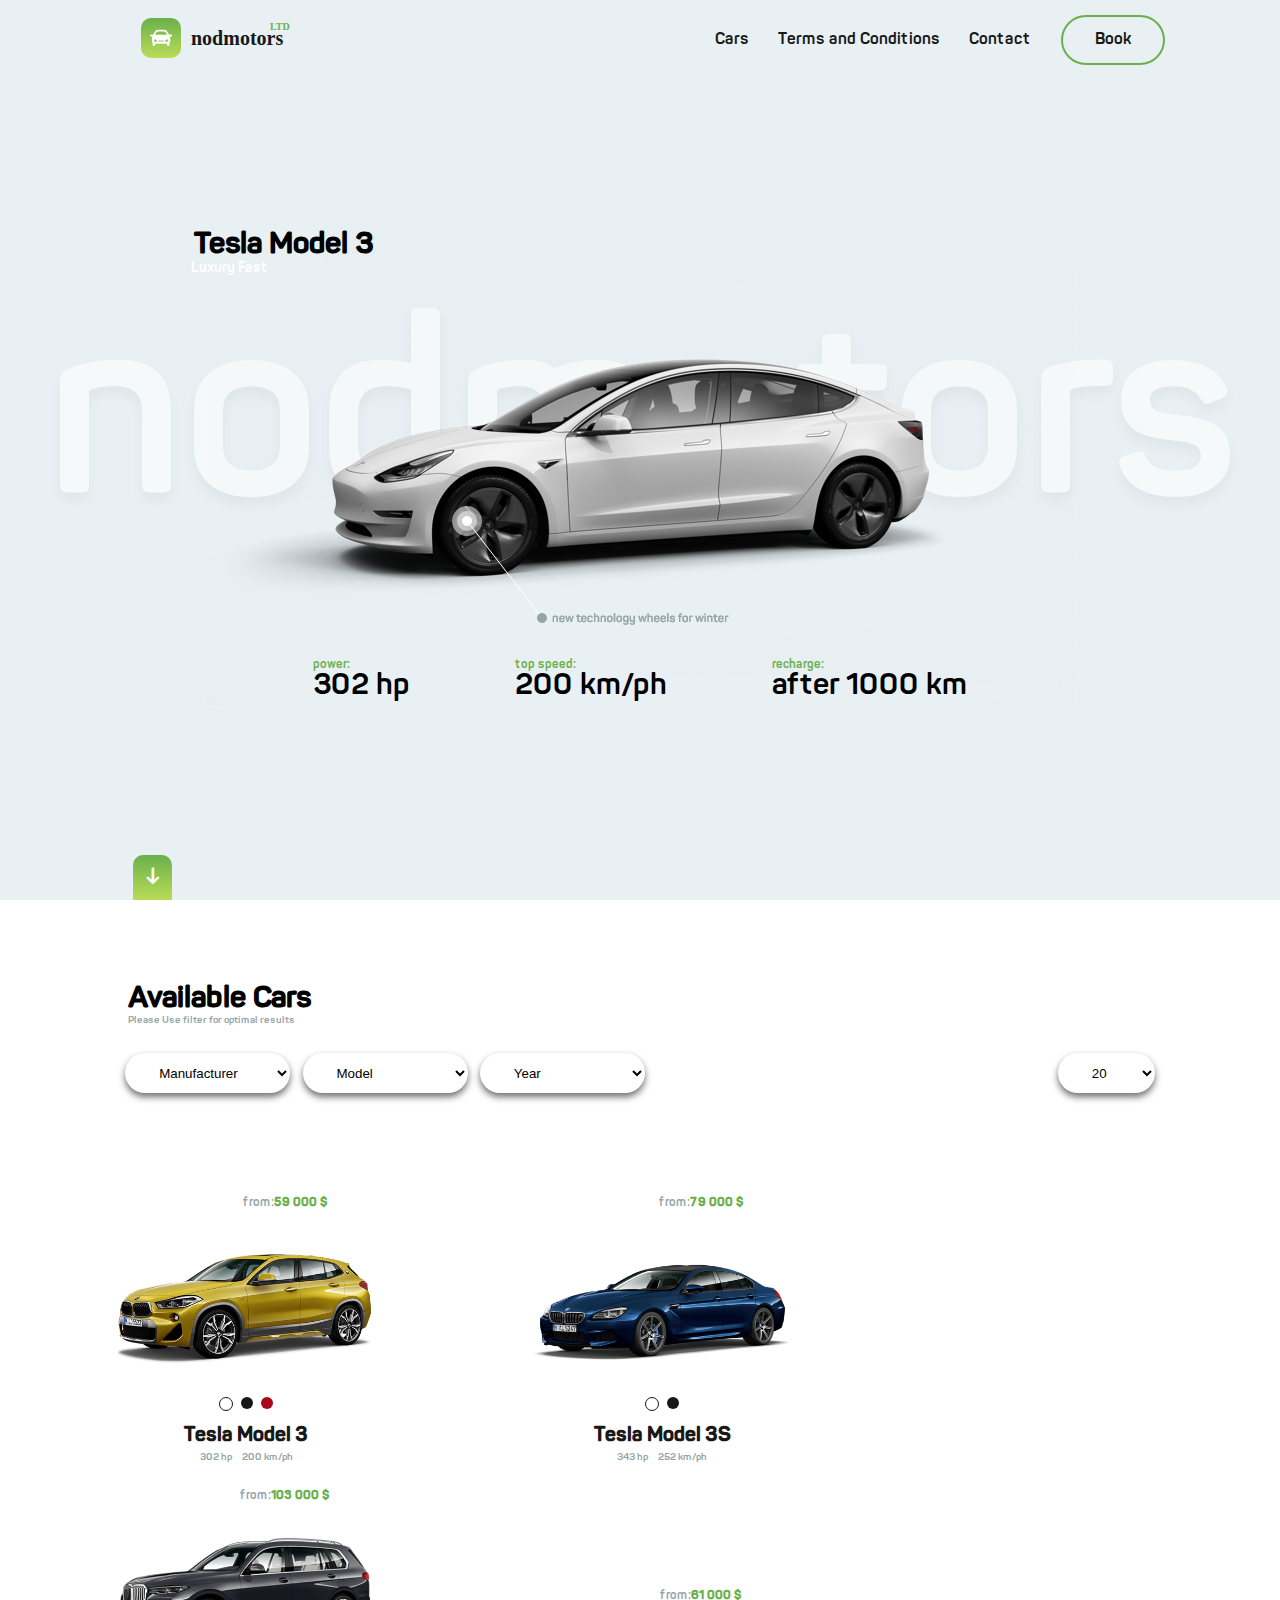
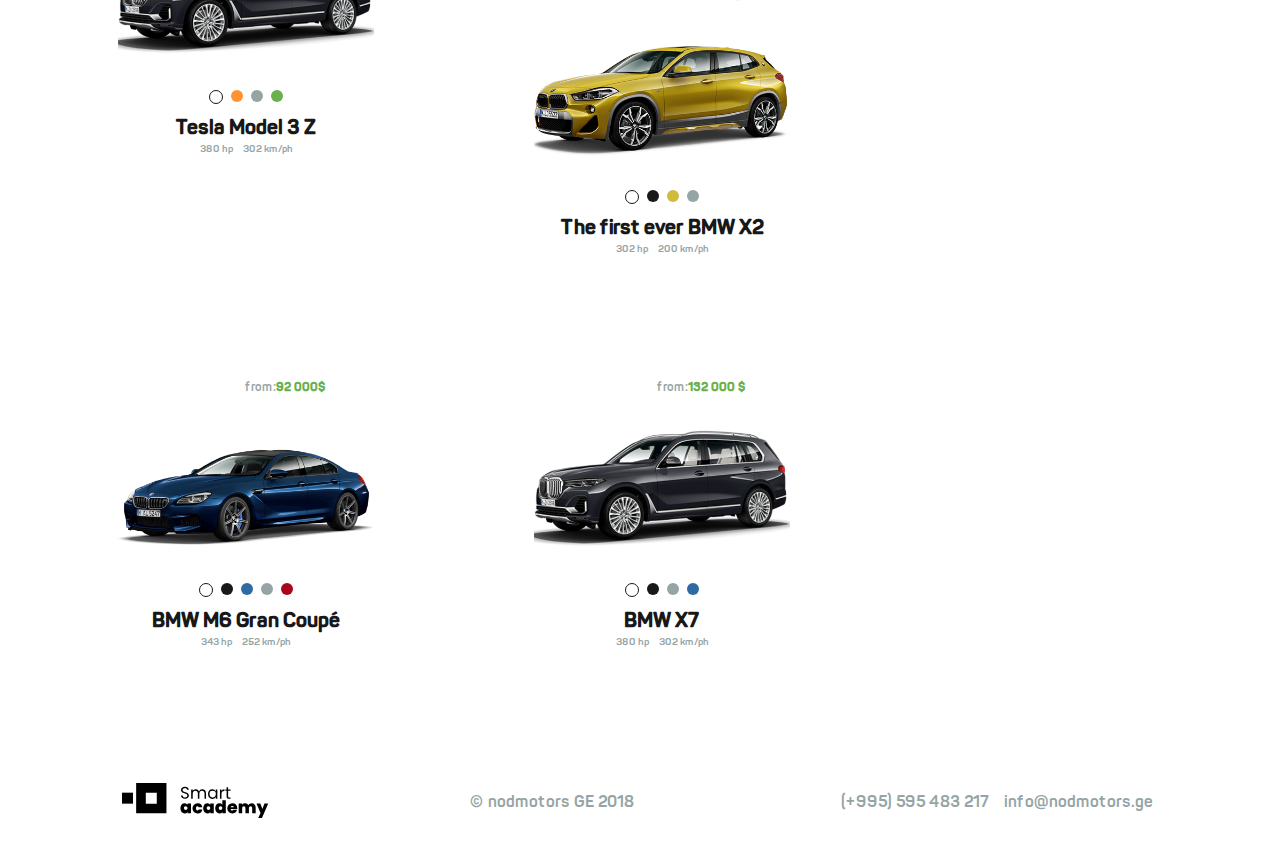
==== index.html @ 60b1fb85 "js updates and iphone5 first page" ====
<!DOCTYPE html>
<html lang="ka">
  <head>
	<meta charset="UTF-8" />
	<meta name="viewport" content="width=device-width, initial-scale=1.0" />
	<meta http-equiv="X-UA-Compatible" content="ie=edge" />
	<link rel="stylesheet" href="./assets/css/style.css" />

	<title>Nod-motors</title>
  </head>

  <body>
	<header>
	  <a href="#!" class="navnav"
		><svg
		  xmlns="http://www.w3.org/2000/svg"
		  xmlns:xlink="http://www.w3.org/1999/xlink"
		  width="155"
		  height="40"
		  viewBox="0 0 155 40"
		>
		  <defs>
			<linearGradient
			  id="linear-gradient"
			  x1="0.5"
			  x2="0.5"
			  y2="1"
			  gradientUnits="objectBoundingBox"
			>
			  <stop offset="0" stop-color="#6ab04c" />
			  <stop offset="1" stop-color="#badc58" />
			</linearGradient>
		  </defs>
		  <g id="Logo" transform="translate(-87 -112)">
			<rect
			  id="GradientBox"
			  width="40"
			  height="40"
			  rx="10"
			  transform="translate(87 112)"
			  fill="url(#linear-gradient)"
			/>
			<g id="Car" transform="translate(96.209 65.169)">
			  <path
				id="Path_1"
				data-name="Path 1"
				d="M21.317,63.333h-1.6a.472.472,0,0,0-.327.131l-.341.327a17,17,0,0,0-2.514-4.008,3.146,3.146,0,0,0-2.444-1.158H7.7a3.145,3.145,0,0,0-2.444,1.158,16.614,16.614,0,0,0-2.519,4L2.4,63.465a.472.472,0,0,0-.327-.131H.472A.472.472,0,0,0,0,63.805V64.9a.472.472,0,0,0,.442.471l1.642.1a10.474,10.474,0,0,0-.442,3.33,4.253,4.253,0,0,0,.724,2.754V74.1a.4.4,0,0,0,.4.4H4.58a.4.4,0,0,0,.4-.4V72.521H16.814V74.1a.4.4,0,0,0,.4.4h1.818a.4.4,0,0,0,.4-.4V71.556a4.253,4.253,0,0,0,.724-2.754,10.474,10.474,0,0,0-.442-3.33l1.642-.1a.472.472,0,0,0,.442-.471V63.805A.472.472,0,0,0,21.317,63.333ZM6.6,60.887A1.409,1.409,0,0,1,7.7,60.368h6.4a1.41,1.41,0,0,1,1.095.519,16.447,16.447,0,0,1,1.871,2.773l-12.34,0A16.552,16.552,0,0,1,6.6,60.887Zm-1.345,9.7c-.9,0-1.638-.3-1.638-1.013s.266-1.3,1.171-1.3,2.106.581,2.106,1.3S6.161,70.588,5.256,70.588Zm7.356-.149H9.177a.94.94,0,0,1-.939-.939.263.263,0,0,1,.263-.263h4.787a.263.263,0,0,1,.263.263A.94.94,0,0,1,12.612,70.439Zm3.921.149c-.9,0-1.638-.3-1.638-1.013s1.2-1.3,2.106-1.3,1.171.581,1.171,1.3S17.438,70.588,16.533,70.588Z"
				fill="#fff"
			  />
			</g>
			<text
			  id="nodmotors"
			  transform="translate(137 139)"
			  fill="#181818"
			  font-size="20"
			  font-family="SegoeUI-Bold, Segoe UI"
			  font-weight="700"
			>
			  <tspan x="0" y="0">nodmotors</tspan>
			</text>
			<text
			  id="LTD"
			  transform="translate(216 124)"
			  fill="#6ab04c"
			  font-size="10"
			  font-family="SegoeUI-Bold, Segoe UI"
			  font-weight="700"
			>
			  <tspan x="0" y="0">LTD</tspan>
			</text>
		  </g>
		</svg></a
	  >
	  <div class="flex1"></div>
	  <nav id="nav">
		<ul class="headnav">
		  <li><a href="#carmenu" class="carss">Cars</a></li>
		  <li>
			<a href="/assets/terms.html" class="terms">Terms and Conditions</a>
		  </li>
		  <li><a href="assets/contact.html" class="contact">Contact</a></li>
		  <li><a href="#!" class="book" id="book1">Book</a></li>
		</ul>
	  </nav>
	  <!-- booking menu -->
	  <div id="book_contact" class="book_contact">
		<form action="#!" method="post" class="message_form" id="message_form">
		  <h1 class="form_h1">Booking Form</h1>
		  <p class="form_p">
			Includes Michelin Pilot Sport 4S tires, larger, more powerful brakes
			and lowered
		  </p>
		  <input
			type="text"
			class="disable"
			name="name"
			value="Nodar"
			placeholder="Name"
		  />
		  <input
			type="text"
			class="disable"
			name="subject"
			placeholder="Subject"
		  />
		  <input type="text" class="disable" name="email" placeholder="Email" />
		  <textarea
			class="disable"
			cols="22"
			rows="7"
			placeholder="Message"
		  ></textarea>
		  <a id="checksend" class="send disable">send</a>
		  <div id="check" class="check">
			<div class="last-check">
			  <img
				src="./assets/images/Check.png"
				alt="check icon"
				title="check icon"
			  />
			  <h2 class="ty">Thank you!</h2>
			  <p>Your message has been sent successfully.</p>
			</div>
		  </div>
		</form>
	  </div>

	  <!-- booking menu end -->
	  <!-- responsive burger menu -->
	  <section class="open" id="bigmenu">
		<div class="op">
			<ul class="heromenu">
				<li><a href="#carmenu" class="bmenu" id="bmenu1">Cars</a></li>
				<li><a href="/assets/terms.html" class="bmenu" id="bmenu2">Terms and Conditions</a></li>
				<li><a href="/assets/contact.html" class="bmenu" id="bmenu3">Contact</a></li>
				<li><a href="#" class="bmenu" id="book1">Book</a></li>
			</ul>
			</div>
			</section>
			<div class="bb" id="bbactive">
				<span class="bmenubar" id="burger1"></span>
				<span class="bmenubar" id="burger2"></span>
				<span class="bmenubar" id="burger3"></span>
			</div>
	</header>

	<div class="heromain">
	  <section class="hero-content">
		<h1 class="">Tesla Model 3</h1>
		<p>Luxury Fast</p>
		<div class="main_pic">
		  <img src="media/Group 152.png" alt="mainPic" title="mainPic" />
		</div>
		<ul class="specs">
		  <li class="list">
			<span class="hero1">power:</span>
			<span class="hero2">302 hp</span>
		  </li>
		  <li class="list">
			<span class="hero1">top speed:</span>
			<span class="hero2">200 km/ph</span>
		  </li>
		  <li class="list">
			<span class="hero1">recharge:</span>
			<span class="hero2">after 1000 km</span>
		  </li>
		</ul>
	  </section>
	  <div class="scroll"><a class="scrolldown" href="#carmenu">↓</a></div>
	</div>
	<section class="carmenu" id="carmenu">
	  <h4>Available Cars</h4>
	  <p class="h4-p">Please Use filter for optimal results</p>
	  <form action="#!" method="post" class="filter">
		<div class="first-filter">
		  <div class="Second-filter">
			<select class="dropdown" name="manufacturer">
			  <option value="Manufacturer" selected="">Manufacturer</option>
			  <option value="Tesla">Tesla</option>
			  <option value="BMW">BMW</option>
			</select>
		  </div>
		  <div class="Second-filter">
			<select class="dropdown" name="model">
			  <option value="Model" selected="">Model</option>
			  <option value="Model3">Model 3</option>
			  <option value="model3s">Model 3S</option>
			  <option value="model3z">Model 3Z</option>
			  <option value="X2">X2</option>
			  <option value="M6">M6 Gran Coupé</option>
			  <option value="X7">X7</option>
			</select>
		  </div>
		  <div class="Second-filter">
			<select class="dropdown" name="year">
			  <option value="Year" selected="">Year</option>
			  <option value="2019">2019</option>
			  <option value="2018">2018</option>
			  <option value="2017">2017</option>
			  <option value="2016">2016</option>
			  <option value="2015">2015</option>
			  <option value="2014">2014</option>
			  <option value="2013">2013</option>
			</select>
		  </div>
		</div>
		<div class="Second-filter add">
		  <select class="dropdown" name="many">
			<option value="20" selected="">20</option>
			<option value="40">40</option>
			<option value="60">60</option>
		  </select>
		</div>
	  </form>
	  <ul class="container">
		<li class="cars">
		  <div>
			<p>from:</p>
			<h3>59 000 $</h3>
		  </div>
		  <a href="./assets/Page2.html"
			><img class="bigimg" src="media/4.png" alt=""
		  /></a>
		  <span class="colors">
			<span class="white"></span>
			<span class="black"></span>
			<span class="red"></span>
		  </span>
		  <a href="./assets/Page2.html">
			<h2>Tesla Model 3</h2>
		  </a>
		  <ul class="speed">
			<li>302 hp</li>
			<li>200 km/ph</li>
		  </ul>
		</li>

		<li class="cars">
		  <div>
			<p>from:</p>
			<h3>79 000 $</h3>
		  </div>
		  <a href="./assets/Page2.html"
			><img class="bigimg" src="media/5.png" alt=""
		  /></a>
		  <span class="colors">
			<span class="white"></span>
			<span class="black"></span>
		  </span>
		  <a href="./assets/Page2.html">
			<h2>Tesla Model 3S</h2>
		  </a>
		  <ul class="speed">
			<li>343 hp</li>
			<li>252 km/ph</li>
		  </ul>
		</li>

		<li class="cars">
		  <div>
			<p>from:</p>
			<h3>103 000 $</h3>
		  </div>
		  <a href="./assets/Page2.html"
			><img class="bigimg" src="media/6.png" alt=""
		  /></a>
		  <span class="colors">
			<span class="white"></span>
			<span class="orange"></span>
			<span class="grey"></span>
			<span class="green"></span>
		  </span>
		  <a href="./assets/Page2.html">
			<h2>Tesla Model 3 Z</h2>
		  </a>
		  <ul class="speed">
			<li>380 hp</li>
			<li>302 km/ph</li>
		  </ul>
		</li>

		<li class="cars">
		  <div class="mrgn">
			<p>from:</p>
			<h3>61 000 $</h3>
		  </div>
		  <a href="./assets/Page2.html"
			><img class="bigimg" src="media/4.png" alt=""
		  /></a>
		  <span class="colors">
			<span class="white"></span>
			<span class="black"></span>
			<span class="yellow"></span>
			<span class="grey"></span>
		  </span>
		  <a href="./assets/Page2.html">
			<h2>The first ever BMW X2</h2>
		  </a>
		  <ul class="speed">
			<li>302 hp</li>
			<li>200 km/ph</li>
		  </ul>
		</li>

		<li class="cars">
		  <div class="mrgn">
			<p>from:</p>
			<h3>92 000$</h3>
		  </div>
		  <a href="./assets/Page2.html"
			><img class="bigimg" src="media/5.png" alt=""
		  /></a>
		  <span class="colors">
			<span class="white"></span>
			<span class="black"></span>
			<span class="blue"></span>
			<span class="grey"></span>
			<span class="red"></span>
		  </span>
		  <a href="./assets/Page2.html">
			<h2>BMW M6 Gran Coupé</h2>
		  </a>
		  <ul class="speed">
			<li>343 hp</li>
			<li>252 km/ph</li>
		  </ul>
		</li>

		<li class="cars">
		  <div class="mrgn">
			<p>from:</p>
			<h3>132 000 $</h3>
		  </div>
		  <a href="./assets/Page2.html"
			><img class="bigimg" src="media/6.png" alt=""
		  /></a>
		  <span class="colors">
			<span class="white"></span>
			<span class="black"></span>
			<span class="grey"></span>
			<span class="blue"></span>
		  </span>
		  <a href="./assets/Page2.html">
			<h2>BMW X7</h2>
		  </a>
		  <ul class="speed">
			<li>380 hp</li>
			<li>302 km/ph</li>
		  </ul>
		</li>
	  </ul>
	</section>

	<footer>
	  <footer id="end">
		<a href=""
		  ><svg
			id="logo-bl"
			xmlns="http://www.w3.org/2000/svg"
			width="146.25"
			height="35.033"
			viewBox="0 0 146.25 35.033"
		  >
			<g
			  id="Group_148"
			  data-name="Group 148"
			  transform="translate(58.408 17.213)"
			>
			  <path
				id="Path_145"
				data-name="Path 145"
				d="M398.522,136.8a3.193,3.193,0,0,1,2.918,1.511v-1.378h3.466v9.925H401.44V145.48a3.227,3.227,0,0,1-2.918,1.511c-2.355,0-4.222-1.926-4.222-5.1S396.166,136.8,398.522,136.8Zm1.111,3.022a1.827,1.827,0,0,0-1.807,2.059,1.823,1.823,0,1,0,1.807-2.059Z"
				transform="translate(-394.3 -133.749)"
			  />
			  <path
				id="Path_146"
				data-name="Path 146"
				d="M480.521,136.8a4.637,4.637,0,0,1,4.844,3.925h-3.674a1.228,1.228,0,0,0-1.244-.978c-.844,0-1.422.711-1.422,2.118,0,1.437.563,2.133,1.422,2.133a1.236,1.236,0,0,0,1.244-.978h3.674a4.672,4.672,0,0,1-4.844,3.925,5.074,5.074,0,0,1,0-10.147Z"
				transform="translate(-463.471 -133.749)"
			  />
			  <path
				id="Path_147"
				data-name="Path 147"
				d="M552.222,136.8a3.193,3.193,0,0,1,2.918,1.511v-1.378h3.466v9.925H555.14V145.48a3.227,3.227,0,0,1-2.918,1.511c-2.355,0-4.222-1.926-4.222-5.1S549.866,136.8,552.222,136.8Zm1.111,3.022a1.827,1.827,0,0,0-1.807,2.059,1.823,1.823,0,1,0,1.807-2.059Z"
				transform="translate(-525.232 -133.749)"
			  />
			  <path
				id="Path_148"
				data-name="Path 148"
				d="M633.437,119.252a3.263,3.263,0,0,1,2.889,1.481V116.2h3.481v13.095h-3.481v-1.378a3.2,3.2,0,0,1-2.9,1.511c-2.355,0-4.222-1.926-4.222-5.1S631.067,119.252,633.437,119.252Zm1.1,3.022a1.827,1.827,0,0,0-1.807,2.059,1.823,1.823,0,1,0,1.807-2.059Z"
				transform="translate(-594.404 -116.2)"
			  />
			  <path
				id="Path_149"
				data-name="Path 149"
				d="M715.437,146.877a5.089,5.089,0,0,1,0-10.177,4.7,4.7,0,0,1,5.007,4.977,5.02,5.02,0,0,1-.059.815h-6.562c.074,1.155.7,1.615,1.466,1.615a1.316,1.316,0,0,0,1.244-.785h3.7A4.721,4.721,0,0,1,715.437,146.877Zm-1.6-6.059H716.9a1.361,1.361,0,0,0-1.481-1.363A1.5,1.5,0,0,0,713.837,140.818Z"
				transform="translate(-663.576 -133.663)"
			  />
			  <path
				id="Path_150"
				data-name="Path 150"
				d="M801.31,141.7a1.645,1.645,0,1,0-3.289,0v5.318h-3.466V141.7a1.645,1.645,0,1,0-3.289,0v5.318H787.8v-9.925h3.466v1.3A3.408,3.408,0,0,1,794.155,137a3.62,3.62,0,0,1,3.3,1.822,3.972,3.972,0,0,1,3.3-1.822c2.518,0,4.014,1.629,4.014,4.222V147H801.31v-5.3Z"
				transform="translate(-729.51 -133.919)"
			  />
			  <path
				id="Path_151"
				data-name="Path 151"
				d="M915.855,137.6h3.807l-6.3,14.65H909.6l2.37-5.155-4.074-9.5h3.851l2.089,5.629Z"
				transform="translate(-831.82 -134.43)"
			  />
			</g>
			<g
			  id="Group_149"
			  data-name="Group 149"
			  transform="translate(58.941 3.807)"
			>
			  <path
				id="Path_152"
				data-name="Path 152"
				d="M401.959,37.728c-2.355,0-4.029-1.318-4.059-3.259h1.629a2.183,2.183,0,0,0,2.429,1.955c1.481,0,2.355-.844,2.355-1.955,0-3.17-6.355-1.141-6.355-5.51,0-1.941,1.57-3.259,3.9-3.259,2.237,0,3.7,1.229,3.9,3.022h-1.689a2.126,2.126,0,0,0-2.281-1.7c-1.259-.03-2.266.622-2.266,1.9,0,3.037,6.34,1.141,6.34,5.5C405.869,36.084,404.507,37.728,401.959,37.728Z"
				transform="translate(-397.9 -25.7)"
			  />
			  <path
				id="Path_153"
				data-name="Path 153"
				d="M480.332,46.877c0-1.9-1.007-2.844-2.533-2.844-1.555,0-2.607.992-2.607,2.992v5.1h-1.511V46.892c0-1.9-1.007-2.844-2.533-2.844-1.555,0-2.607.992-2.607,2.992v5.1H467V42.863h1.541V44.2a3.339,3.339,0,0,1,2.918-1.5,3.5,3.5,0,0,1,3.392,2.059,3.413,3.413,0,0,1,3.274-2.059c2.1,0,3.748,1.318,3.748,3.97v5.451h-1.511V46.877Z"
				transform="translate(-456.764 -40.182)"
			  />
			  <path
				id="Path_154"
				data-name="Path 154"
				d="M584.785,42.7a3.819,3.819,0,0,1,3.437,1.837V42.863h1.555v9.243h-1.555V50.388a3.859,3.859,0,0,1-3.451,1.866c-2.459,0-4.37-1.941-4.37-4.814S582.3,42.7,584.785,42.7Zm.3,1.333a3.123,3.123,0,0,0-3.125,3.407,3.147,3.147,0,1,0,6.266.015A3.171,3.171,0,0,0,585.081,44.033Z"
				transform="translate(-553.366 -40.182)"
			  />
			  <path
				id="Path_155"
				data-name="Path 155"
				d="M662.74,52.006H661.2V42.778h1.541v1.5a3.119,3.119,0,0,1,2.992-1.674v1.585h-.4c-1.466,0-2.577.652-2.577,2.8l-.015,5.022Z"
				transform="translate(-622.197 -40.097)"
			  />
			  <path
				id="Path_156"
				data-name="Path 156"
				d="M699.1,31.6h-1.2V30.34h1.2V28h1.541v2.34h2.414V31.6H700.64v5.451c0,.9.341,1.229,1.289,1.229h1.126v1.3h-1.378c-1.629,0-2.563-.681-2.563-2.533V31.6Z"
				transform="translate(-653.461 -27.659)"
			  />
			</g>
			<path
			  id="Path_157"
			  data-name="Path 157"
			  d="M125.793,0H95.5V30.308h30.308V0ZM105.158,20.65V9.673h10.977V20.65Z"
			  transform="translate(-81.353)"
			/>
			<rect
			  id="Rectangle_3"
			  data-name="Rectangle 3"
			  width="10.977"
			  height="10.977"
			  transform="translate(0 9.673)"
			/>
		  </svg>
		</a>
		<p>© nodmotors GE 2018</p>
		<span class="adress">
		  <a class="cont" href="#!">(+995) 595 483 217</a>
		  <a class="cont" href="#!">info@nodmotors.ge</a>
		</span>
	  </footer>
	</footer>

	<script src="./assets/js/script.js"></script>
	<script src="./assets/js/burgermenu.js"></script>
  </body>
</html>
---- assets/css/style.css ----
@font-face {
  font-family: panton;
  src: url(../fonts/panton.ttf);
}

* {
  margin: 0;
  padding: 0;
  text-decoration: none;
  list-style: none;
}

html {
  scroll-behavior: smooth;
}

body {
  display: flex;
  flex-direction: column;
  height: 100%;
  width: 100%;
  font-family: panton;
}
.open {
  display: none;
}
/* book meni */
.book_contact {
  display: none;
  width: 100%;
  height: 100vh;
  position: absolute;
  top: 0;
  left: 0;
  z-index: 4;
  background: #fff;
  opacity: 0.95;
}

.contact_form_show {
  display: flex;
  width: 100%;
  height: 100vh;
  position: absolute;
  top: 0;
  left: 0;
  z-index: 4;
  background: #fff;
  opacity: 0.95;
}

.book_contact .message_form {
  display: flex;
  flex-direction: column;
  align-items: center;
  width: 100%;
  position: absolute;
  z-index: 3;
  margin-top: 120px;
}

.message_form h1 {
  margin-top: 10px;
}
.message_form h1,
.message_form p,
.message_form input,
.message_form textarea {
  padding-bottom: 15px;
  margin-bottom: 15px;
  border-radius: 10px;
  width: 216px;
  padding: 8px 0 8px 10px;
  font-family: panton;
}
.message_form a {
  width: 216px;
  background-image: linear-gradient(#6ab04c, #badc58);
  height: 23px;
  text-align: center;
  border-radius: 10px;
  color: #fff;
}
.message_form a:hover {
  color: #181818;
}
/* book menu end */
/* thank you start */
a.send {
  background-color: #7ec4ce;
  padding: 10px;
  color: #fff;
  margin: 10px;
}
a.send:hover {
  color: #666;
  animation: fadeIn 0.5s forwards;
}
.check {
  display: none;
  margin-top: 350px;
}

.form_h1 {
  position: relative;
  z-index: 999;
}

.form_p {
  position: relative;
  z-index: 999;
}

.last-check {
  display: flex;
  flex-direction: column;
  align-items: center;
  justify-content: center;
  text-align: center;
  background-color: #fff;
  position: absolute;
  left: 0;
  right: 0;
  top: 0;
  bottom: 0;
  z-index: 3;
}
.ty {
  padding: 10px 0;
}
/* thank you end */
header {
  display: flex;
  flex-direction: row;
  width: 80%;
  justify-content: space-between;
  height: 60px;
  align-items: center;
  margin-left: 11%;
  margin-bottom: -45px;
  z-index: 55;
  margin-top: 10px;
}
.navnav {
  position: relative;
  z-index: 60;
}

.headnav {
  display: flex;
  flex-direction: row;
  justify-content: space-between;
  align-items: center;
  width: 450px;
  color: #181818;
  position: relative;
  z-index: 60;
}

.carss,
.terms,
.contact,
.book {
  color: #181818;
}

.carss:hover {
  color: #6ab04c;
  transition: 300ms color ease;
}

.terms:hover {
  color: #6ab04c;
  transition: 300ms color ease;
}

.contact:hover {
  color: #6ab04c;
  transition: 300ms color ease;
}

.book:hover {
  background-image: linear-gradient(#6ab04c, #badc58);
  transition: 300ms color ease;
  color: #fff;
}

.book {
  padding: 15px 0 15px 0;
  border-radius: 30px;
  border: 2px solid #6ab04c;
  display: flex;
  flex-wrap: wrap;
  justify-content: center;
  width: 100px;
}

.flex1 {
  flex: 1;
}

.bmenu {
  display: none;
}

.heromain::before {
  content: "";
  display: block;
  width: 100%;
  height: 100vh;
  background: #e8f0f3;
  position: absolute;
  top: 0;
  z-index: -1;
}

.heromain {
  display: flex;
  flex-direction: column;
  width: 90%;
  height: calc(100vh - 60px);
  align-items: center;
  justify-content: center;
  margin-left: 5%;
  margin-top: -7%;
}

.hero-content::before {
  content: "nodmotors";
  display: block;
  width: 100%;
  position: relative;
  top: calc(50% - 50px);
  font-size: 250px;
  font-family: panton;
  opacity: 0.6;
  color: #fff;
  text-align: center;
  text-shadow: 0 8px 11px rgba(24, 24, 24, 0.06);
  z-index: -1;
}

.hero-content {
  display: flex;
  flex-direction: column;
  align-items: center;
}

.hero-content h1 {
  position: relative;
  font-size: 30px;
  margin-left: -60%;
  margin-top: -30px;
}

.hero-content p {
  position: relative;
  margin-left: -69%;
  margin-bottom: -60px;
  color: #fff;
  font-size: 14px;
}

/* blue border remove */
select:focus {
  background-color: #fff;
  outline: none;
  border: none;
  box-shadow: none;
}
/* dropdown arrow */
/* .dropdown { 
    -webkit-appearance: none;
    -moz-appearance: window;
    padding: 2px 50px 2px 2px;
    border: 1px solid red;
    background-image: url("");
   background-repeat: no-repeat;
   background-position: right center;  
  } */

.specs {
  display: flex;
  justify-content: space-between;

  margin-top: -50px;
  width: 55%;
}

.specs li {
  display: flex;
  flex-direction: column;
}

.list {
  display: flex;
  flex-direction: column;
}

.hero1 {
  color: #6ab04c;
  font-size: 12px;
}

.hero2 {
  font-size: 30px;
}

.scroll {
  width: 88%;
}

.scrolldown {
  padding: 10px;
  border-top-right-radius: 10px;
  border-top-left-radius: 10px;
  background-image: linear-gradient(#6ab04c, #badc58);
}

a.scrolldown {
  position: absolute;
  bottom: 0;
  color: #fff;
  font-size: 25px;
}

.carmenu {
  display: flex;
  flex-direction: column;
  flex-wrap: wrap;
  margin-top: 170px;;
}

h4 {
  font-size: 30px;
  margin-left: 10%;
  margin-top: 3%;
}

.h4-p {
  font-size: 10px;
  color: #95a5a6;
  margin-left: 10%;
}

.filter {
  display: flex;
  justify-content: space-between;
  padding: 27px 0;
  margin-left: 9%;
}

.first-filter {
  display: flex;
  justify-content: space-between;
  width: 532px;
}

.Second-filter {
  position: relative;
  margin: 0 10px;
  width: 164px;
  height: 40px;
}

.Second-filter.add {
  margin-right: 5%;
}

.Second-filter.add select {
  width: 59%;
}
div select:hover {
  background-image: linear-gradient(#6ab04c, #badc58);
}

.show {
  width: 30px;
}

.Second-filter select {
  width: 105%;
  height: 40px;
  border: none;
  border-radius: 30px;
  background: #fff;
  box-shadow: 0 4px 7px #707070;
  padding: 12px 30px;
}

.container {
  display: flex;
  flex-wrap: wrap;
  padding: 70px 0;
  margin-left: 3%;
}

.cars {
  display: flex;
  flex-direction: column;
  
  align-items: center;
  margin-left: 80px;
  margin-right: 80px;
  margin-top: 7px;
  margin-bottom: 20px;
}

.colors {
  display: flex;
  cursor: pointer;
  margin: 15px 0;
}

.white {
  background-color: #fff;
  border: #181818 0.5px solid;
}

.yellow {
  background-color: #d1bb3f;
}

.black {
  background-color: #181818;
}

.blue {
  background-color: #2f6aa2;
}

.grey {
  background-color: #95a5a6;
}

.green {
  background-color: #6ab04c;
}

.orange {
  background-color: #ff9331;
}

.red {
  background-color: #aa071e;
}

.white,
.yellow,
.green,
.black,
.blue,
.grey,
.red,
.orange {
  width: 12px;
  height: 12px;
  border-radius: 50%;
  margin: 0 4px;
}

li div {
  display: flex;
  flex-direction: row;
  justify-content: flex-end;
  margin-left: 30%;
}

div p {
  font-size: 12px;
  color: #95a5a6;
  display: flex;
  flex-direction: row;
  justify-content: flex-end;
}

.mrgn {
  margin-top: 100px;
}



.bigimg {
  margin-top: 5%;
  margin-bottom: 5%;

}

h2 {
  font-size: 20px;
  color: #181818;
}

a h2:hover {
  color: #6ab04c;
}

h3 {
  color: #6ab04c;
  font-size: 12px;
}

.speed {
  display: flex;
  margin-top: 2%;
}

.speed li {
  font-size: 10px;
  color: #95a5a6;
  display: flex;
  flex-direction: row;
  margin: 0 5px;
}

footer {
  width: 90%;
  display: flex;
  flex-direction: row;
  justify-content: space-between;
  align-items: center;
  color: #95a5a6;
  height: 130px;
  margin-left: 5%;
}

.address {
  display: flex;
  justify-content: space-between;
}

.cont {
  color: #95a5a6;
  margin: 0 5px;
}

.cont:hover {
  color: #6ab04c;
}
.bb {
  display: none;
}


@media only screen and (min-width: 0px) and (max-width: 874px) {
  
  html{
    overflow-x: hidden;
  }
  .bb {
    position: absolute;
    display: flex;
    flex-direction: column;
    justify-content: center;
    align-items: center;
    background-color: #6ab04c;
    color: #181818;
    width: 40px;
    height: 40px;
    border-radius: 10px;
    margin-right: 15px;
    right: 10px;
  
  }
   h4, .carmenu p{
     display: inline;
   }
  .bmenu{
    display:flex;
    color: #181818;
    font-family: panton;


  }
  .bmenubar {
      display: block;
      width: 26px;
      height: 3px;
      background-color: #fff;
      border-radius: 5px;
      transition: 0.3s ease;
      margin: 0.5px 0;
  }
  /* burger menu effects */
  #burger1 {
    transform: translateY(-4px);
  }

  #burger3 {
      transform: translateY(4px);
  }

  .active #burger1 {
      transform: translateY(4px) rotateZ(-45deg);
  }

  .active #burger3 {
      transform: translateY(-4px) rotate(45deg);
  }

  .active #burger2 {
      opacity: 0;
  }

  /* burger menu effects end */
  .headnav {
    display: none;
  }
  .heromenu {
    display: flex;
    flex-direction: column;
    justify-content: space-around;
    align-items: center;
    height: 170px;
    padding-bottom: 15px;
    margin-top:220px;


  }
  .op {
    background-color: #fff;
    opacity: 0.96;
    display: flex;
    height: 100%;
    position: fixed;
    left: 0%;
    top: 0;
    width: 100%;
    flex-direction: column;
    flex-wrap: wrap;
    justify-content: space-between;
    align-items: center;

  }
  #book1 {
    padding: 15px 0 15px 0;
    border-radius: 30px;
    border: 2px solid #6ab04c;
    display: flex;
    flex-wrap: wrap;
    justify-content: center;
    width: 100px;
  }
  #book1:hover {
    background-image: linear-gradient(#6ab04c, #badc58);
    transition: 300ms color ease;
    color: #fff;
  }
  .hero-content h1 {
    position: relative;
    font-size: 20px;
    margin-left: 0;
    margin-top: -40px;
  }
  .hero-content p {
    position: relative;
    margin-left: -0;
    margin-bottom: -60px;
    color: #fff;
    font-size: 12px;
  }
  .main_pic img{
    width: 500px;
  }
  .filter {
    display: flex;
    flex-direction: column;
    flex-wrap: wrap;
    justify-content: space-between;
    align-items: center;
    
    padding: 27px 0;
    margin-left: 9%;
  }
  .first-filter {
    display: flex;
    flex-direction: column;
    align-items: center;
    
    justify-content: space-between;
    width: 0px;
  }
  .Second-filter{
    margin: 10px;
  }
  .Second-filter.add {
    margin-right: 0;
    
  }
  .Second-filter.add select {
    width: 105%;
    text-align: center;
    margin-left: -5px;
  }
  .dropdown{
    display: flex;
    width: 532px;
    margin: 10px 0
  }
  .specs {
    display: flex;
    justify-content: space-around;
    margin-top: -20px;
    
  }
  .hero2 {
    font-size: 16px;
  }
  .cars {
    display: flex;
    flex-direction: column;
    align-items: center;
    margin-left: 80px;
    margin-right: 0;
    margin-top: 7px;
    margin-bottom: 20px;
  }
  .container {
    display: flex;
    flex-wrap: wrap;
    flex-direction: column;
    margin-left: 3%;
  
  }
  
  .bigimg {
    margin-top: 0;
    margin-bottom: 0;
  }
  .mrgn {
    margin-top: 0;
  }
  li div {
    display: flex;
    flex-direction: row;
    flex-wrap: wrap;
    justify-content: space-between;
    margin-left: 30%;
  }
  .hero-content::before {
    display: none;
  }
  
  footer{
    flex-direction: column-reverse;
  }
}
  
  @media only screen and (min-width: 321px) and (max-width: 540px) {
      .container {
        display: flex;
        flex-wrap: wrap;
        flex-direction: row;
        margin-left: 3%;
      }
    }
    @media only screen and (min-width: 0px) and (max-width: 320px) {
.main_pic img {
    width: 300px;
    margin-bottom: 20px;
}
.hero-content p{
  margin-bottom: 30px;
}
.filter{
  margin-left: -20px;
}
.cars{
  margin-left: 0;
 
}
.carmenu{
  margin-top: 100px;
}
.adress{
  display: flex;
  flex-direction: column;
}
    }
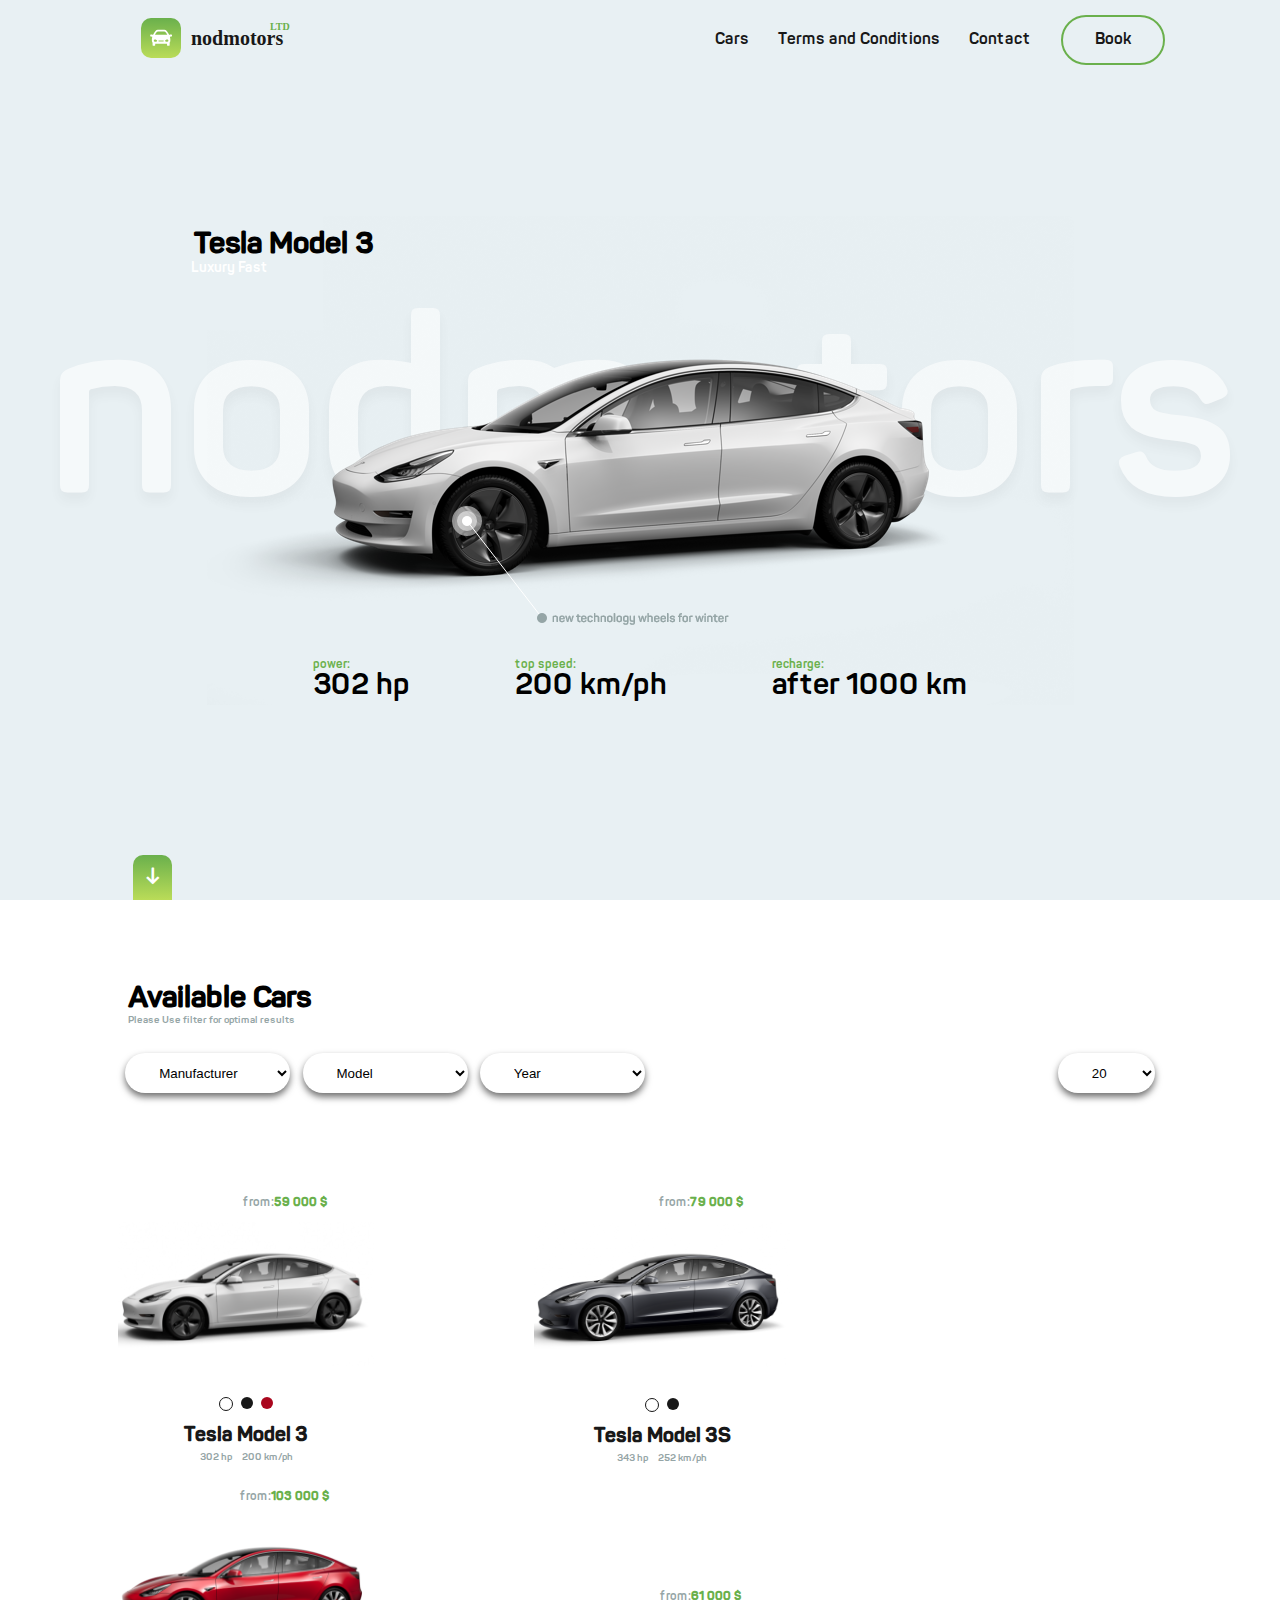
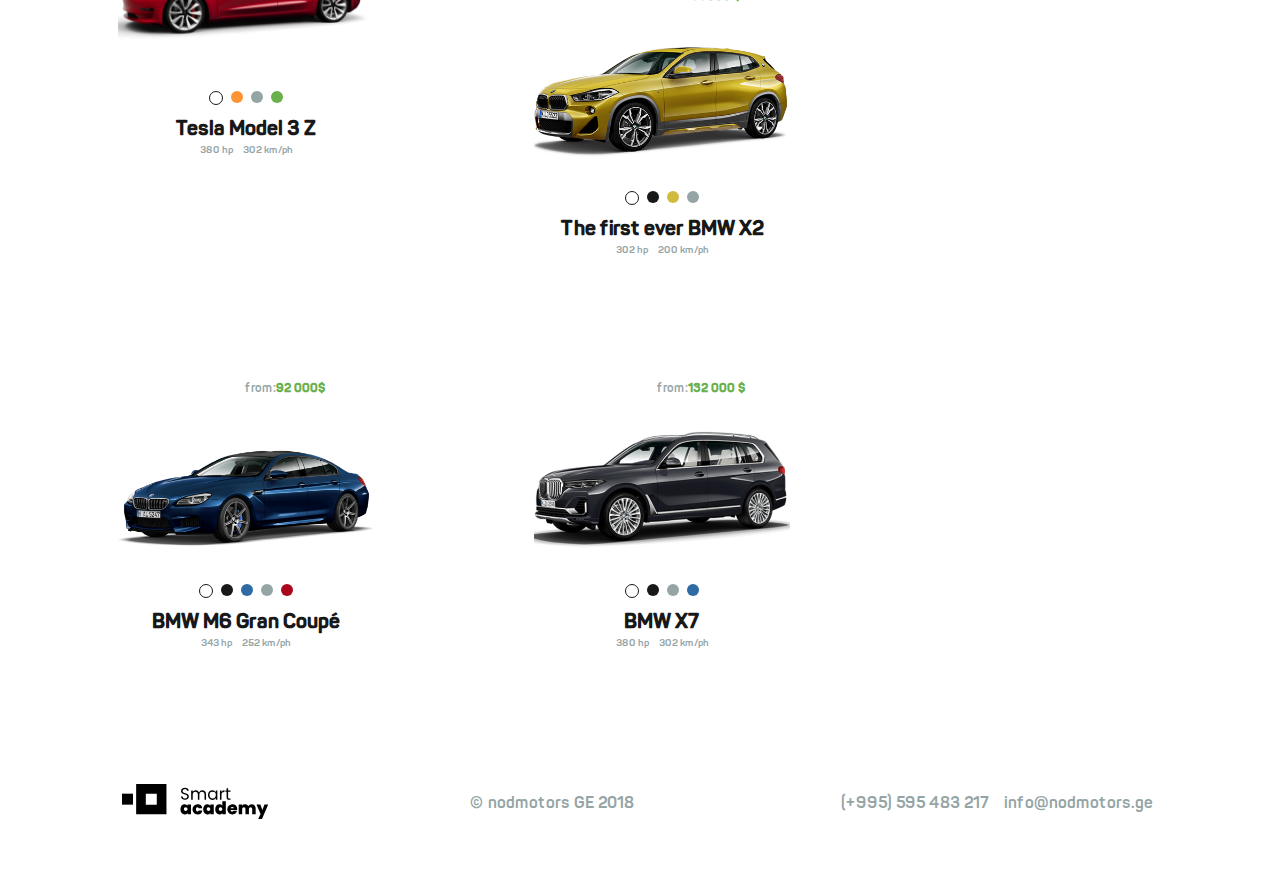
==== commit a941c15e: "tesla pictures update" ====
--- a/index.html
+++ b/index.html
@@ -219,7 +219,7 @@
 			<h3>59 000 $</h3>
 		  </div>
 		  <a href="./assets/Page2.html"
-			><img class="bigimg" src="media/4.png" alt=""
+			><img class="bigimg" src="media/1.png" alt=""
 		  /></a>
 		  <span class="colors">
 			<span class="white"></span>
@@ -241,7 +241,7 @@
 			<h3>79 000 $</h3>
 		  </div>
 		  <a href="./assets/Page2.html"
-			><img class="bigimg" src="media/5.png" alt=""
+			><img class="bigimg" src="media/2.png" alt=""
 		  /></a>
 		  <span class="colors">
 			<span class="white"></span>
@@ -262,7 +262,7 @@
 			<h3>103 000 $</h3>
 		  </div>
 		  <a href="./assets/Page2.html"
-			><img class="bigimg" src="media/6.png" alt=""
+			><img class="bigimg" src="media/3.png" alt=""
 		  /></a>
 		  <span class="colors">
 			<span class="white"></span>
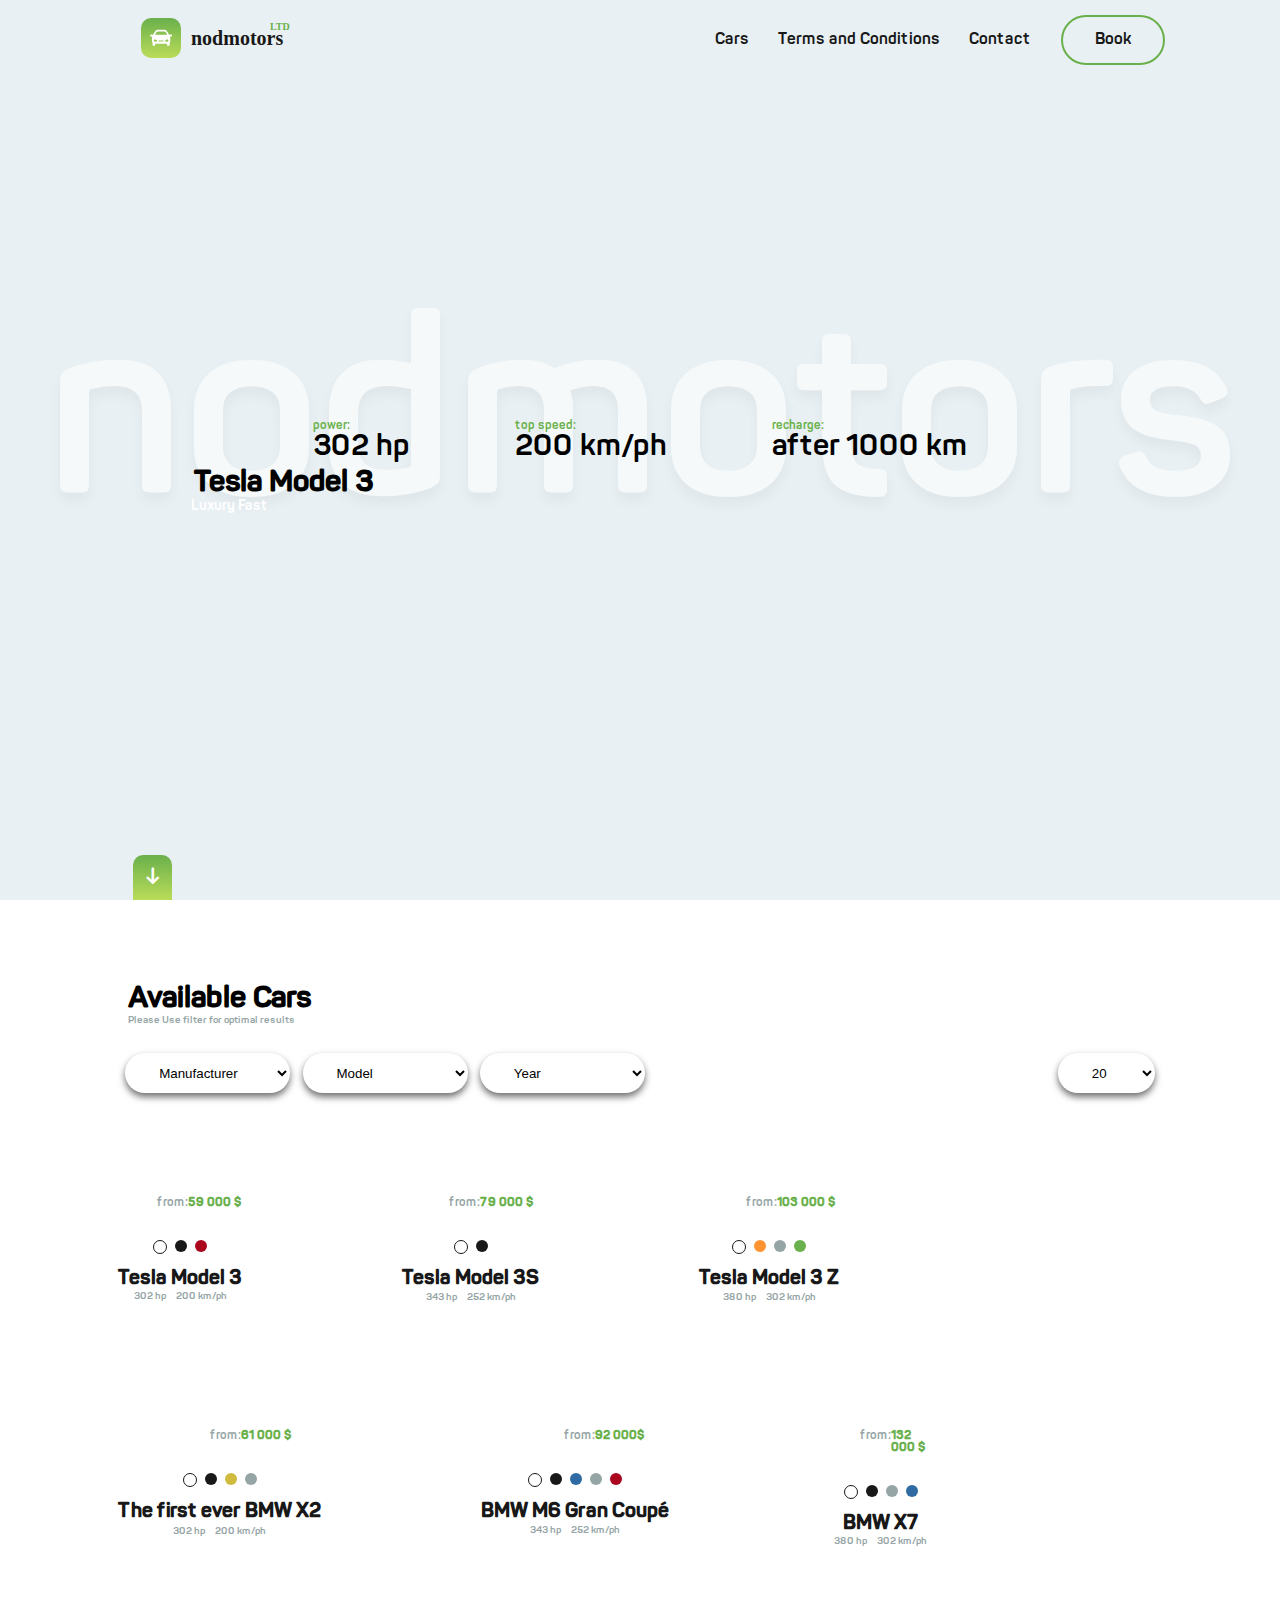
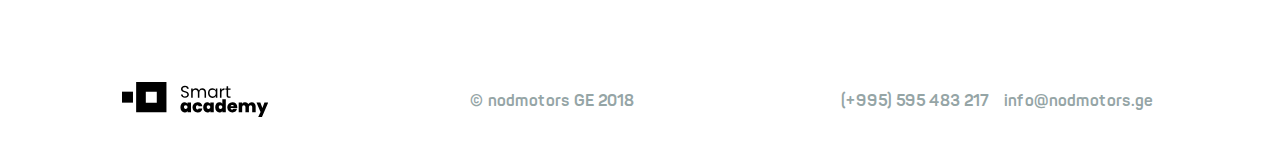
==== commit 99ff61c0: "favicon update" ====
--- a/index.html
+++ b/index.html
@@ -5,13 +5,14 @@
 	<meta name="viewport" content="width=device-width, initial-scale=1.0" />
 	<meta http-equiv="X-UA-Compatible" content="ie=edge" />
 	<link rel="stylesheet" href="./assets/css/style.css" />
+	<link rel="shortcut icon" href="./assets/images/Logo.png">
 
 	<title>Nod-motors</title>
   </head>
 
   <body>
 	<header>
-	  <a href="#!" class="navnav"
+	  <a href="index.html" class="navnav"
 		><svg
 		  xmlns="http://www.w3.org/2000/svg"
 		  xmlns:xlink="http://www.w3.org/1999/xlink"
@@ -76,9 +77,9 @@
 		<ul class="headnav">
 		  <li><a href="#carmenu" class="carss">Cars</a></li>
 		  <li>
-			<a href="/assets/terms.html" class="terms">Terms and Conditions</a>
+			<a href="./assets/terms.html" class="terms">Terms and Conditions</a>
 		  </li>
-		  <li><a href="assets/contact.html" class="contact">Contact</a></li>
+		  <li><a href="./assets/contact.html" class="contact">Contact</a></li>
 		  <li><a href="#!" class="book" id="book1">Book</a></li>
 		</ul>
 	  </nav>
@@ -113,10 +114,8 @@
 		  <a id="checksend" class="send disable">send</a>
 		  <div id="check" class="check">
 			<div class="last-check">
-			  <img
-				src="./assets/images/Check.png"
-				alt="check icon"
-				title="check icon"
+			  <img class="lazy"				data-src="./assets/images/Check.png"
+				
 			  />
 			  <h2 class="ty">Thank you!</h2>
 			  <p>Your message has been sent successfully.</p>
@@ -130,10 +129,10 @@
 	  <section class="open" id="bigmenu">
 		<div class="op">
 			<ul class="heromenu">
-				<li><a href="#carmenu" class="bmenu" id="bmenu1">Cars</a></li>
-				<li><a href="/assets/terms.html" class="bmenu" id="bmenu2">Terms and Conditions</a></li>
-				<li><a href="/assets/contact.html" class="bmenu" id="bmenu3">Contact</a></li>
-				<li><a href="#" class="bmenu" id="book1">Book</a></li>
+                <li><a href="#carmenu" class="bmenu" id="bmenu1">Cars</a></li>
+                <li><a href="./assets/terms.html" class="bmenu" id="bmenu2">Terms and Conditions</a></li>
+                <li><a href="./assets/contact.html" class="bmenu" id="bmenu3">Contact</a></li>
+                <li><a href="#!" class="bmenu" id="book2">Book</a></li>
 			</ul>
 			</div>
 			</section>
@@ -149,7 +148,7 @@
 		<h1 class="">Tesla Model 3</h1>
 		<p>Luxury Fast</p>
 		<div class="main_pic">
-		  <img src="media/Group 152.png" alt="mainPic" title="mainPic" />
+		  <img class="lazy" data-src="media/Group 152.png"/>
 		</div>
 		<ul class="specs">
 		  <li class="list">
@@ -173,16 +172,16 @@
 	  <p class="h4-p">Please Use filter for optimal results</p>
 	  <form action="#!" method="post" class="filter">
 		<div class="first-filter">
-		  <div class="Second-filter">
+		  <div class="Second-filter select">
 			<select class="dropdown" name="manufacturer">
-			  <option value="Manufacturer" selected="">Manufacturer</option>
+			  <option value="Manufacturer" selected disabled="">Manufacturer</option>
 			  <option value="Tesla">Tesla</option>
 			  <option value="BMW">BMW</option>
 			</select>
 		  </div>
-		  <div class="Second-filter">
+		  <div class="Second-filter select">
 			<select class="dropdown" name="model">
-			  <option value="Model" selected="">Model</option>
+			  <option value="Model" selected disabled="">Model</option>
 			  <option value="Model3">Model 3</option>
 			  <option value="model3s">Model 3S</option>
 			  <option value="model3z">Model 3Z</option>
@@ -191,9 +190,9 @@
 			  <option value="X7">X7</option>
 			</select>
 		  </div>
-		  <div class="Second-filter">
+		  <div class="Second-filter select">
 			<select class="dropdown" name="year">
-			  <option value="Year" selected="">Year</option>
+			  <option value="Year" selected disabled="">Year</option>
 			  <option value="2019">2019</option>
 			  <option value="2018">2018</option>
 			  <option value="2017">2017</option>
@@ -204,7 +203,7 @@
 			</select>
 		  </div>
 		</div>
-		<div class="Second-filter add">
+		<div class="Second-filter add ">
 		  <select class="dropdown" name="many">
 			<option value="20" selected="">20</option>
 			<option value="40">40</option>
@@ -219,7 +218,7 @@
 			<h3>59 000 $</h3>
 		  </div>
 		  <a href="./assets/Page2.html"
-			><img class="bigimg" src="media/1.png" alt=""
+			><img class="bigimg lazy" data-src="media/1.png" alt=""
 		  /></a>
 		  <span class="colors">
 			<span class="white"></span>
@@ -241,7 +240,7 @@
 			<h3>79 000 $</h3>
 		  </div>
 		  <a href="./assets/Page2.html"
-			><img class="bigimg" src="media/2.png" alt=""
+			><img class="bigimg lazy" data-src="media/2.png" alt=""
 		  /></a>
 		  <span class="colors">
 			<span class="white"></span>
@@ -262,7 +261,7 @@
 			<h3>103 000 $</h3>
 		  </div>
 		  <a href="./assets/Page2.html"
-			><img class="bigimg" src="media/3.png" alt=""
+			><img class="bigimg lazy" data-src="media/3.png" alt=""
 		  /></a>
 		  <span class="colors">
 			<span class="white"></span>
@@ -285,7 +284,7 @@
 			<h3>61 000 $</h3>
 		  </div>
 		  <a href="./assets/Page2.html"
-			><img class="bigimg" src="media/4.png" alt=""
+			><img class="bigimg lazy" data-src="media/4.png" alt=""
 		  /></a>
 		  <span class="colors">
 			<span class="white"></span>
@@ -308,7 +307,7 @@
 			<h3>92 000$</h3>
 		  </div>
 		  <a href="./assets/Page2.html"
-			><img class="bigimg" src="media/5.png" alt=""
+			><img class="bigimg lazy" data-src="media/5.png" alt=""
 		  /></a>
 		  <span class="colors">
 			<span class="white"></span>
@@ -332,7 +331,7 @@
 			<h3>132 000 $</h3>
 		  </div>
 		  <a href="./assets/Page2.html"
-			><img class="bigimg" src="media/6.png" alt=""
+			><img class="bigimg lazy" data-src="media/6.png" alt=""
 		  /></a>
 		  <span class="colors">
 			<span class="white"></span>
@@ -469,6 +468,7 @@
 	</footer>
 
 	<script src="./assets/js/script.js"></script>
+	<script src="./assets/js/lazy.js"></script>
 	<script src="./assets/js/burgermenu.js"></script>
   </body>
 </html>
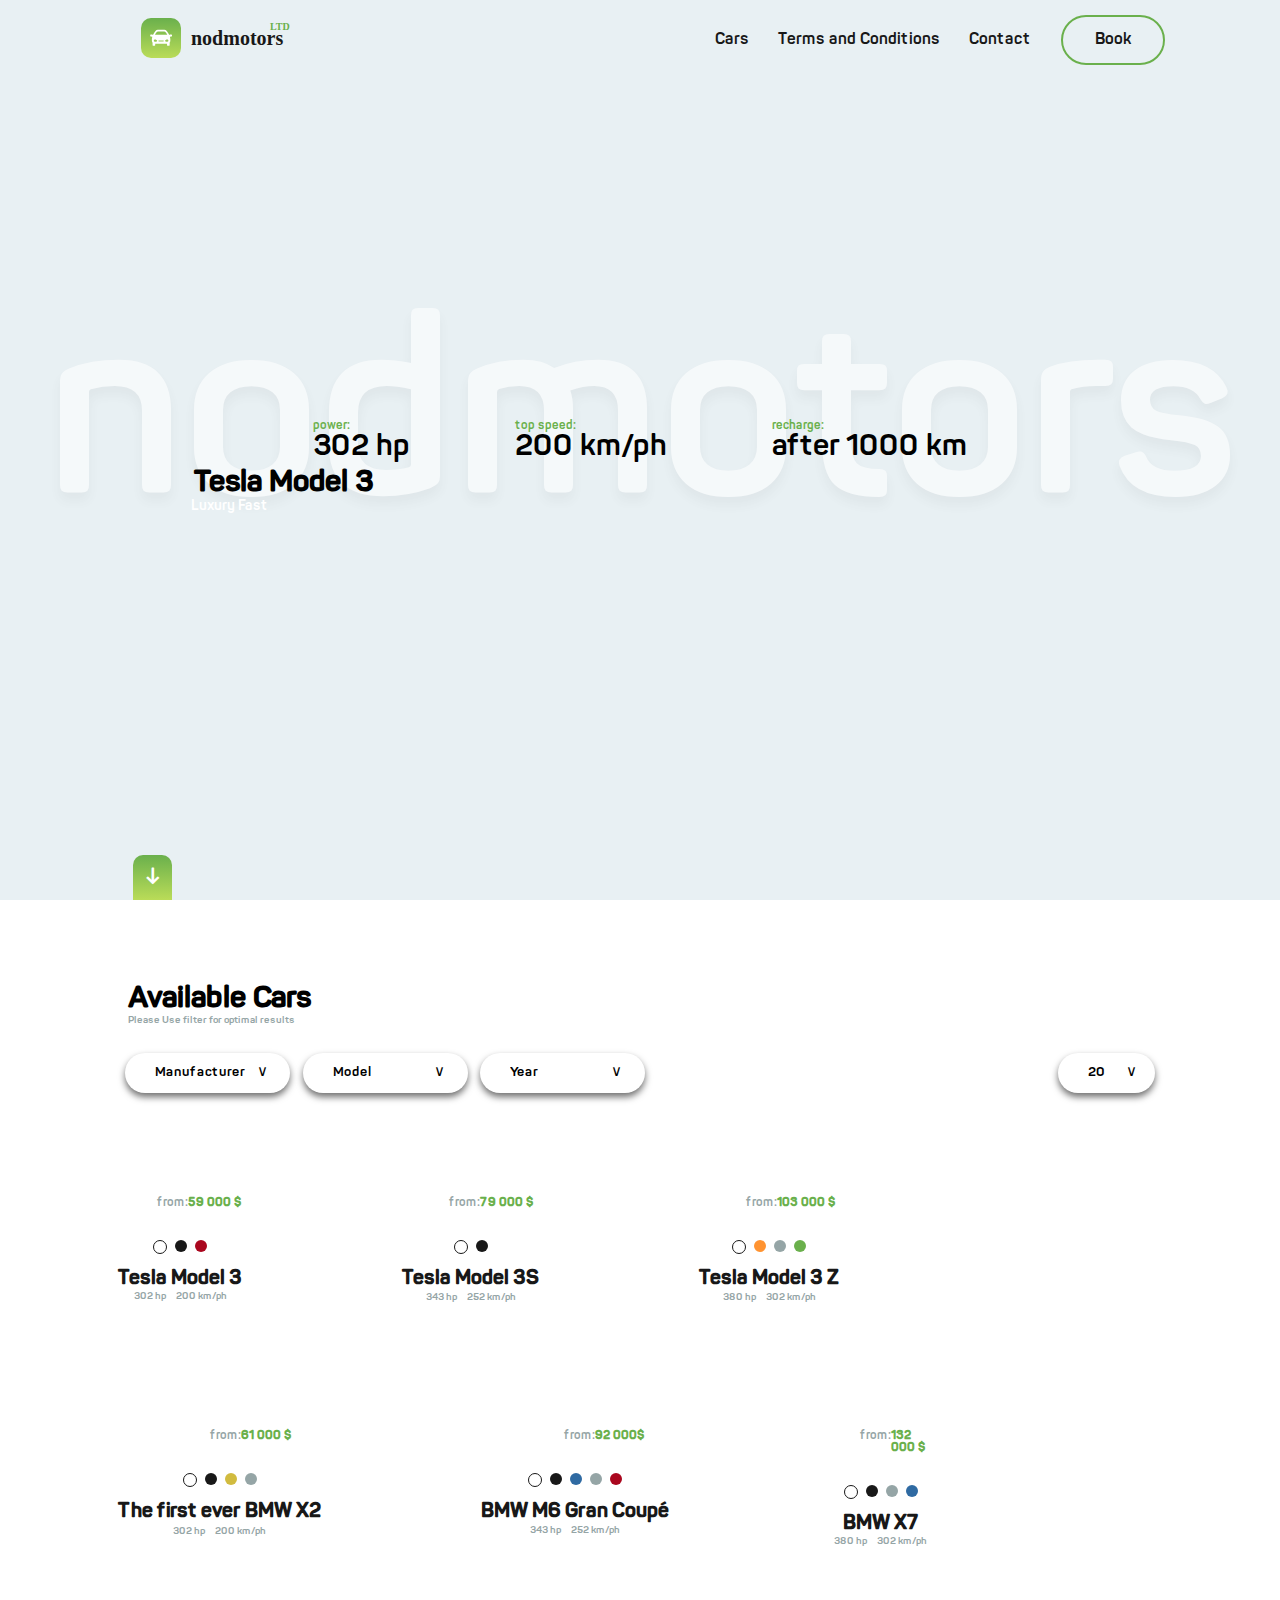
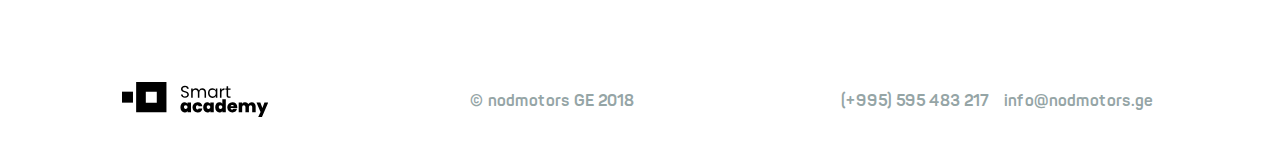
==== commit e060171b: "book menu update" ====
--- a/index.html
+++ b/index.html
@@ -85,6 +85,7 @@
 	  </nav>
 	  <!-- booking menu -->
 	  <div id="book_contact" class="book_contact">
+			<a class="close" href="/index.html">X</a>
 		<form action="#!" method="post" class="message_form" id="message_form">
 		  <h1 class="form_h1">Booking Form</h1>
 		  <p class="form_p">
@@ -128,6 +129,7 @@
 	  <!-- responsive burger menu -->
 	  <section class="open" id="bigmenu">
 		<div class="op">
+			
 			<ul class="heromenu">
                 <li><a href="#carmenu" class="bmenu" id="bmenu1">Cars</a></li>
                 <li><a href="./assets/terms.html" class="bmenu" id="bmenu2">Terms and Conditions</a></li>
--- a/assets/css/style.css
+++ b/assets/css/style.css
@@ -269,15 +269,54 @@
   box-shadow: none;
 }
 /* dropdown arrow */
-/* .dropdown { 
-    -webkit-appearance: none;
-    -moz-appearance: window;
-    padding: 2px 50px 2px 2px;
-    border: 1px solid red;
-    background-image: url("");
-   background-repeat: no-repeat;
-   background-position: right center;  
-  } */
+select {
+  -webkit-appearance: none;
+  -moz-appearance: none;
+  -ms-appearance: none;
+  appearance: none;
+  outline: 0;
+  box-shadow: none;
+  border: 0 !important;
+  background-image: none;
+}
+select {
+  flex: 1;
+  padding: 0 .5em;
+  cursor: pointer;
+}
+/* Arrow */
+.select::after {
+  content: "\2228";
+  font-size: 15px;
+  position: absolute;
+  top: 9px;
+  right: 0;
+  padding: 0 1em;
+  cursor: pointer;
+  pointer-events: none;
+  -webkit-transition: .25s all ease;
+  -o-transition: .25s all ease;
+  transition: .25s all ease;
+}
+/* Transition */
+.select:hover::after {
+  color: #fff;
+}
+.Second-filter.add::after{
+  content: "\2228";
+  font-size: 15px;
+  position: absolute;
+  top: 9px;
+  right: 70px;
+  padding: 0 1em;
+  cursor: pointer;
+  pointer-events: none;
+  -webkit-transition: .25s all ease;
+  -o-transition: .25s all ease;
+  transition: .25s all ease;
+
+}
+
 
 .specs {
   display: flex;
@@ -371,7 +410,14 @@
   width: 59%;
 }
 div select:hover {
+  color: #fff;
   background-image: linear-gradient(#6ab04c, #badc58);
+}
+select option{
+  color: #181818
+}
+.dropdown{
+  font-family: panton;
 }
 
 .show {
@@ -544,9 +590,9 @@
 
 @media only screen and (min-width: 0px) and (max-width: 874px) {
   
-  html{
+  /* html{
     overflow-x: hidden;
-  }
+  } */
   .bb {
     position: absolute;
     display: flex;
@@ -560,6 +606,8 @@
     border-radius: 10px;
     margin-right: 15px;
     right: 10px;
+    z-index: 60;
+
   
   }
    h4, .carmenu p{
@@ -632,6 +680,17 @@
     align-items: center;
 
   }
+  .close{
+    font-family: panton;
+    color: #181818;
+    font-weight: bold;
+    position: absolute;
+    bottom: 485px;
+    left: 266px;
+    z-index: 70;
+    font-size: 20px
+  }
+  
   #book1 {
     padding: 15px 0 15px 0;
     border-radius: 30px;
@@ -646,11 +705,34 @@
     transition: 300ms color ease;
     color: #fff;
   }
+  #book2 {
+    padding: 15px 0 15px 0;
+    border-radius: 30px;
+    border: 2px solid #6ab04c;
+    display: flex;
+    flex-wrap: wrap;
+    justify-content: center;
+    width: 100px;
+  }
+  #book2:hover {
+    background-image: linear-gradient(#6ab04c, #badc58);
+    transition: 300ms color ease;
+    color: #fff;
+  }
+  .book_contact .message_form {
+    display: flex;
+    flex-direction: column;
+    align-items: center;
+    width: 100%;
+    position: absolute;
+    z-index: 3;
+    margin-top: 60px;
+  }
   .hero-content h1 {
     position: relative;
     font-size: 20px;
     margin-left: 0;
-    margin-top: -40px;
+    margin-top: 50px;
   }
   .hero-content p {
     position: relative;
@@ -660,8 +742,9 @@
     font-size: 12px;
   }
   .main_pic img{
-    width: 500px;
-  }
+    width: 390px;
+    margin: 40px 0;
+    }
   .filter {
     display: flex;
     flex-direction: column;
@@ -697,10 +780,20 @@
     width: 532px;
     margin: 10px 0
   }
+  /* Arrow */
+.select::after {
+  top: 19px;
+}
+
+.Second-filter.add::after{
+  top: 20px;
+  right: 5px;
+}
   .specs {
     display: flex;
     justify-content: space-around;
     margin-top: -20px;
+    width: 400px;
     
   }
   .hero2 {
@@ -753,7 +846,21 @@
         flex-direction: row;
         margin-left: 3%;
       }
+      .adress{
+        display: flex;
+        flex-direction: column;
+      }
+      .cars{
+        margin-left: 10px;
+      }
+      .specs{
+        width: 300px;
+      }
+      .main_pic img {
+        width: 300px;
+        margin-bottom: 20px;
     }
+}
     @media only screen and (min-width: 0px) and (max-width: 320px) {
 .main_pic img {
     width: 300px;
@@ -772,8 +879,13 @@
 .carmenu{
   margin-top: 100px;
 }
+.specs{
+  width: 300px;
+}
 .adress{
   display: flex;
   flex-direction: column;
 }
+
+
     }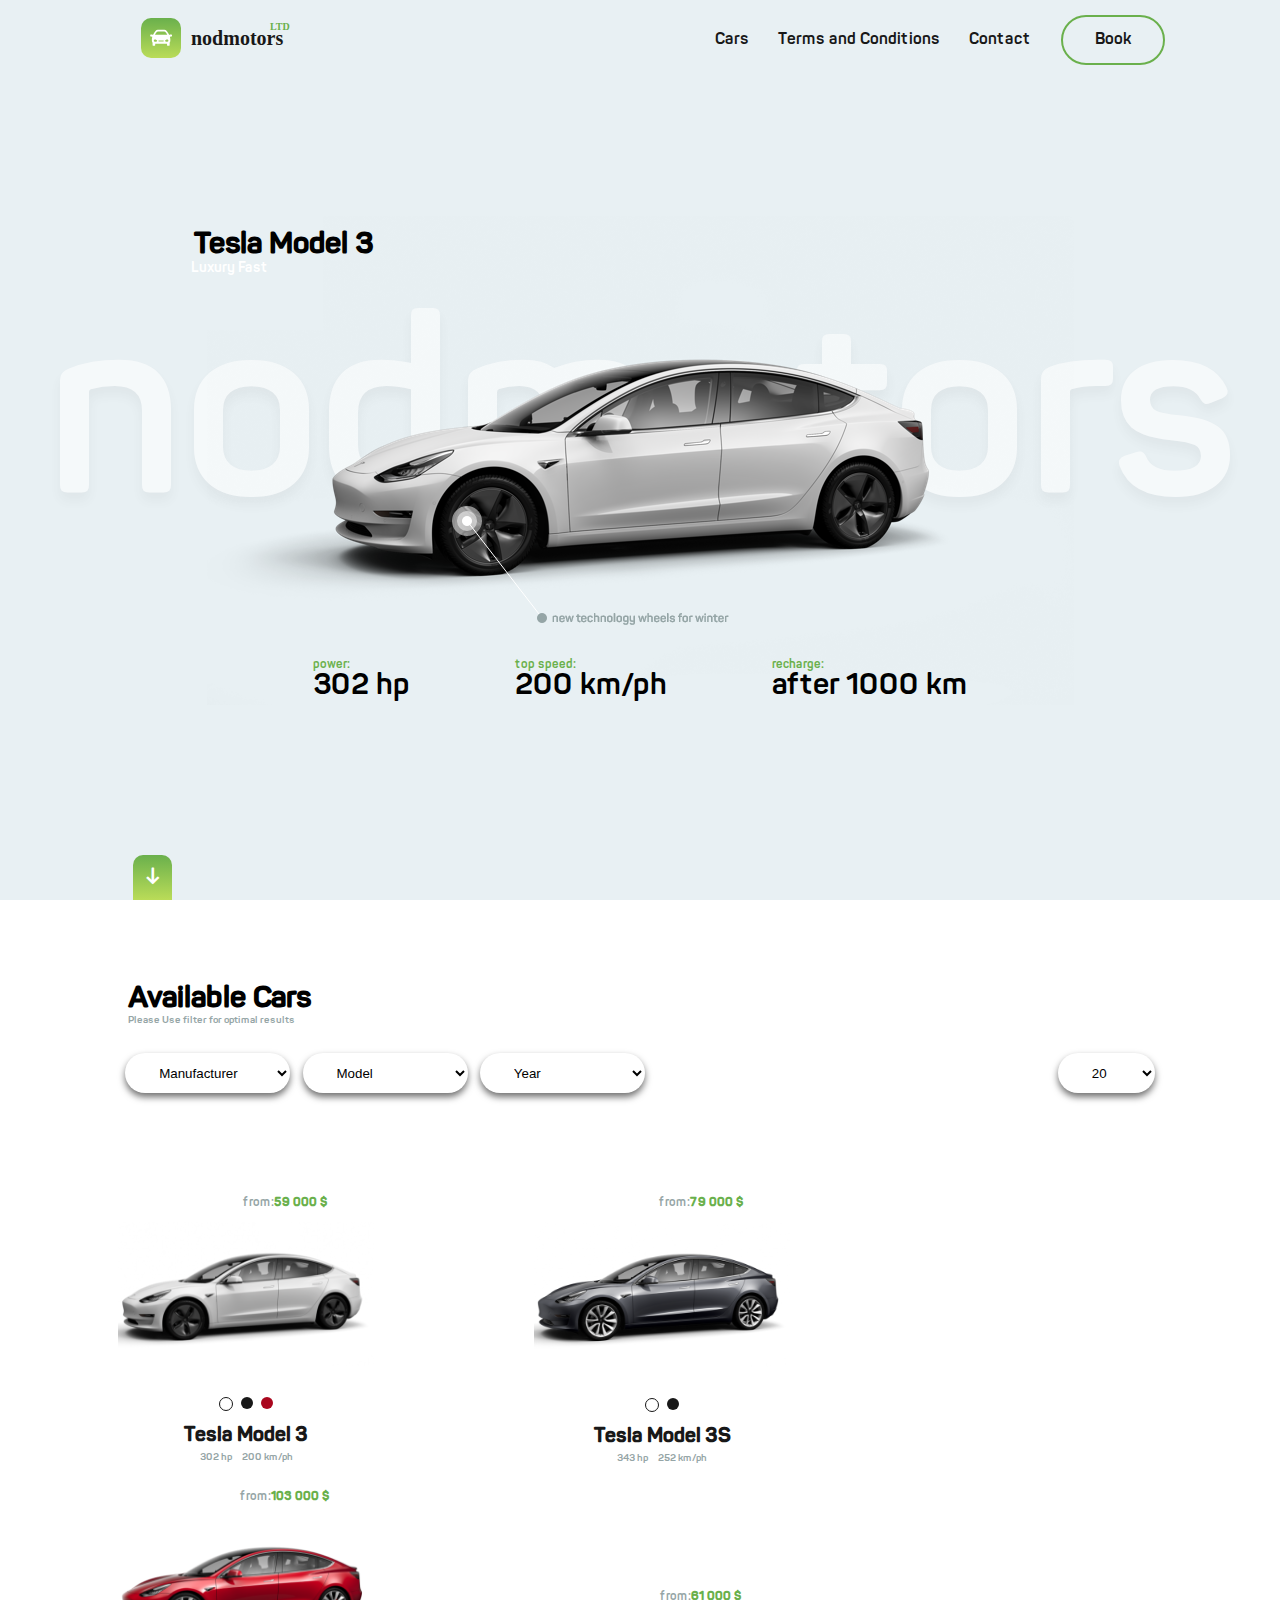
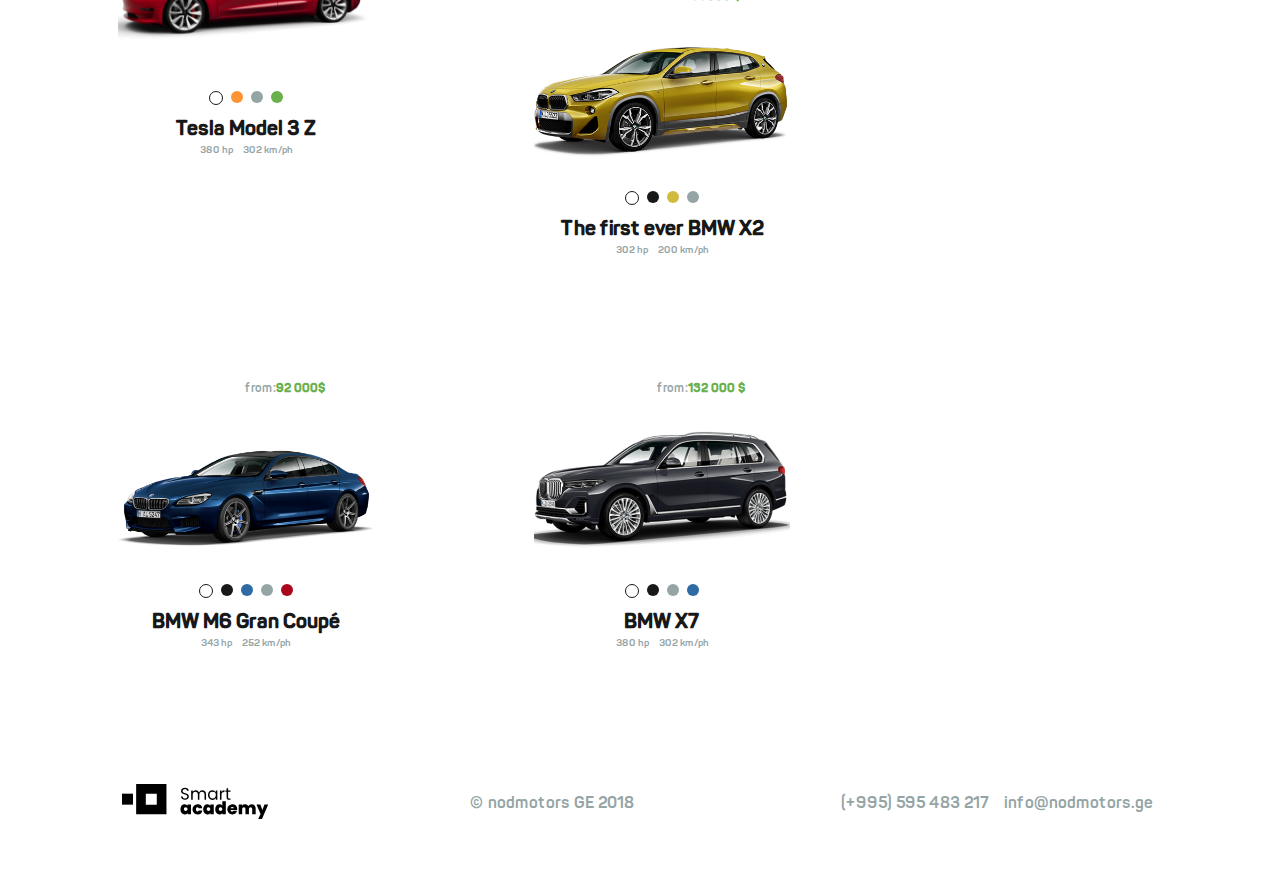
==== commit 72d507a6: "small details and js update for book" ====
--- a/index.html
+++ b/index.html
@@ -5,7 +5,6 @@
 	<meta name="viewport" content="width=device-width, initial-scale=1.0" />
 	<meta http-equiv="X-UA-Compatible" content="ie=edge" />
 	<link rel="stylesheet" href="./assets/css/style.css" />
-	<link rel="shortcut icon" href="./assets/images/Logo.png">
 
 	<title>Nod-motors</title>
   </head>
@@ -85,7 +84,6 @@
 	  </nav>
 	  <!-- booking menu -->
 	  <div id="book_contact" class="book_contact">
-			<a class="close" href="/index.html">X</a>
 		<form action="#!" method="post" class="message_form" id="message_form">
 		  <h1 class="form_h1">Booking Form</h1>
 		  <p class="form_p">
@@ -115,8 +113,10 @@
 		  <a id="checksend" class="send disable">send</a>
 		  <div id="check" class="check">
 			<div class="last-check">
-			  <img class="lazy"				data-src="./assets/images/Check.png"
-				
+			  <img
+				src="./assets/images/Check.png"
+				alt="check icon"
+				title="check icon"
 			  />
 			  <h2 class="ty">Thank you!</h2>
 			  <p>Your message has been sent successfully.</p>
@@ -129,7 +129,6 @@
 	  <!-- responsive burger menu -->
 	  <section class="open" id="bigmenu">
 		<div class="op">
-			
 			<ul class="heromenu">
                 <li><a href="#carmenu" class="bmenu" id="bmenu1">Cars</a></li>
                 <li><a href="./assets/terms.html" class="bmenu" id="bmenu2">Terms and Conditions</a></li>
@@ -150,7 +149,7 @@
 		<h1 class="">Tesla Model 3</h1>
 		<p>Luxury Fast</p>
 		<div class="main_pic">
-		  <img class="lazy" data-src="media/Group 152.png"/>
+		  <img src="media/Group 152.png" alt="mainPic" title="mainPic" />
 		</div>
 		<ul class="specs">
 		  <li class="list">
@@ -174,16 +173,16 @@
 	  <p class="h4-p">Please Use filter for optimal results</p>
 	  <form action="#!" method="post" class="filter">
 		<div class="first-filter">
-		  <div class="Second-filter select">
+		  <div class="Second-filter">
 			<select class="dropdown" name="manufacturer">
-			  <option value="Manufacturer" selected disabled="">Manufacturer</option>
+			  <option value="Manufacturer" selected="">Manufacturer</option>
 			  <option value="Tesla">Tesla</option>
 			  <option value="BMW">BMW</option>
 			</select>
 		  </div>
-		  <div class="Second-filter select">
+		  <div class="Second-filter">
 			<select class="dropdown" name="model">
-			  <option value="Model" selected disabled="">Model</option>
+			  <option value="Model" selected="">Model</option>
 			  <option value="Model3">Model 3</option>
 			  <option value="model3s">Model 3S</option>
 			  <option value="model3z">Model 3Z</option>
@@ -192,9 +191,9 @@
 			  <option value="X7">X7</option>
 			</select>
 		  </div>
-		  <div class="Second-filter select">
+		  <div class="Second-filter">
 			<select class="dropdown" name="year">
-			  <option value="Year" selected disabled="">Year</option>
+			  <option value="Year" selected="">Year</option>
 			  <option value="2019">2019</option>
 			  <option value="2018">2018</option>
 			  <option value="2017">2017</option>
@@ -205,7 +204,7 @@
 			</select>
 		  </div>
 		</div>
-		<div class="Second-filter add ">
+		<div class="Second-filter add">
 		  <select class="dropdown" name="many">
 			<option value="20" selected="">20</option>
 			<option value="40">40</option>
@@ -220,7 +219,7 @@
 			<h3>59 000 $</h3>
 		  </div>
 		  <a href="./assets/Page2.html"
-			><img class="bigimg lazy" data-src="media/1.png" alt=""
+			><img class="bigimg" src="media/1.png" alt=""
 		  /></a>
 		  <span class="colors">
 			<span class="white"></span>
@@ -242,7 +241,7 @@
 			<h3>79 000 $</h3>
 		  </div>
 		  <a href="./assets/Page2.html"
-			><img class="bigimg lazy" data-src="media/2.png" alt=""
+			><img class="bigimg" src="media/2.png" alt=""
 		  /></a>
 		  <span class="colors">
 			<span class="white"></span>
@@ -263,7 +262,7 @@
 			<h3>103 000 $</h3>
 		  </div>
 		  <a href="./assets/Page2.html"
-			><img class="bigimg lazy" data-src="media/3.png" alt=""
+			><img class="bigimg" src="media/3.png" alt=""
 		  /></a>
 		  <span class="colors">
 			<span class="white"></span>
@@ -286,7 +285,7 @@
 			<h3>61 000 $</h3>
 		  </div>
 		  <a href="./assets/Page2.html"
-			><img class="bigimg lazy" data-src="media/4.png" alt=""
+			><img class="bigimg" src="media/4.png" alt=""
 		  /></a>
 		  <span class="colors">
 			<span class="white"></span>
@@ -309,7 +308,7 @@
 			<h3>92 000$</h3>
 		  </div>
 		  <a href="./assets/Page2.html"
-			><img class="bigimg lazy" data-src="media/5.png" alt=""
+			><img class="bigimg" src="media/5.png" alt=""
 		  /></a>
 		  <span class="colors">
 			<span class="white"></span>
@@ -333,7 +332,7 @@
 			<h3>132 000 $</h3>
 		  </div>
 		  <a href="./assets/Page2.html"
-			><img class="bigimg lazy" data-src="media/6.png" alt=""
+			><img class="bigimg" src="media/6.png" alt=""
 		  /></a>
 		  <span class="colors">
 			<span class="white"></span>
@@ -470,7 +469,6 @@
 	</footer>
 
 	<script src="./assets/js/script.js"></script>
-	<script src="./assets/js/lazy.js"></script>
 	<script src="./assets/js/burgermenu.js"></script>
   </body>
 </html>
--- a/assets/css/style.css
+++ b/assets/css/style.css
@@ -269,54 +269,15 @@
   box-shadow: none;
 }
 /* dropdown arrow */
-select {
-  -webkit-appearance: none;
-  -moz-appearance: none;
-  -ms-appearance: none;
-  appearance: none;
-  outline: 0;
-  box-shadow: none;
-  border: 0 !important;
-  background-image: none;
-}
-select {
-  flex: 1;
-  padding: 0 .5em;
-  cursor: pointer;
-}
-/* Arrow */
-.select::after {
-  content: "\2228";
-  font-size: 15px;
-  position: absolute;
-  top: 9px;
-  right: 0;
-  padding: 0 1em;
-  cursor: pointer;
-  pointer-events: none;
-  -webkit-transition: .25s all ease;
-  -o-transition: .25s all ease;
-  transition: .25s all ease;
-}
-/* Transition */
-.select:hover::after {
-  color: #fff;
-}
-.Second-filter.add::after{
-  content: "\2228";
-  font-size: 15px;
-  position: absolute;
-  top: 9px;
-  right: 70px;
-  padding: 0 1em;
-  cursor: pointer;
-  pointer-events: none;
-  -webkit-transition: .25s all ease;
-  -o-transition: .25s all ease;
-  transition: .25s all ease;
-
-}
-
+/* .dropdown { 
+    -webkit-appearance: none;
+    -moz-appearance: window;
+    padding: 2px 50px 2px 2px;
+    border: 1px solid red;
+    background-image: url("");
+   background-repeat: no-repeat;
+   background-position: right center;  
+  } */
 
 .specs {
   display: flex;
@@ -410,14 +371,7 @@
   width: 59%;
 }
 div select:hover {
-  color: #fff;
   background-image: linear-gradient(#6ab04c, #badc58);
-}
-select option{
-  color: #181818
-}
-.dropdown{
-  font-family: panton;
 }
 
 .show {
@@ -680,17 +634,6 @@
     align-items: center;
 
   }
-  .close{
-    font-family: panton;
-    color: #181818;
-    font-weight: bold;
-    position: absolute;
-    bottom: 485px;
-    left: 266px;
-    z-index: 70;
-    font-size: 20px
-  }
-  
   #book1 {
     padding: 15px 0 15px 0;
     border-radius: 30px;
@@ -780,15 +723,6 @@
     width: 532px;
     margin: 10px 0
   }
-  /* Arrow */
-.select::after {
-  top: 19px;
-}
-
-.Second-filter.add::after{
-  top: 20px;
-  right: 5px;
-}
   .specs {
     display: flex;
     justify-content: space-around;
@@ -860,7 +794,7 @@
         width: 300px;
         margin-bottom: 20px;
     }
-}
+    }
     @media only screen and (min-width: 0px) and (max-width: 320px) {
 .main_pic img {
     width: 300px;
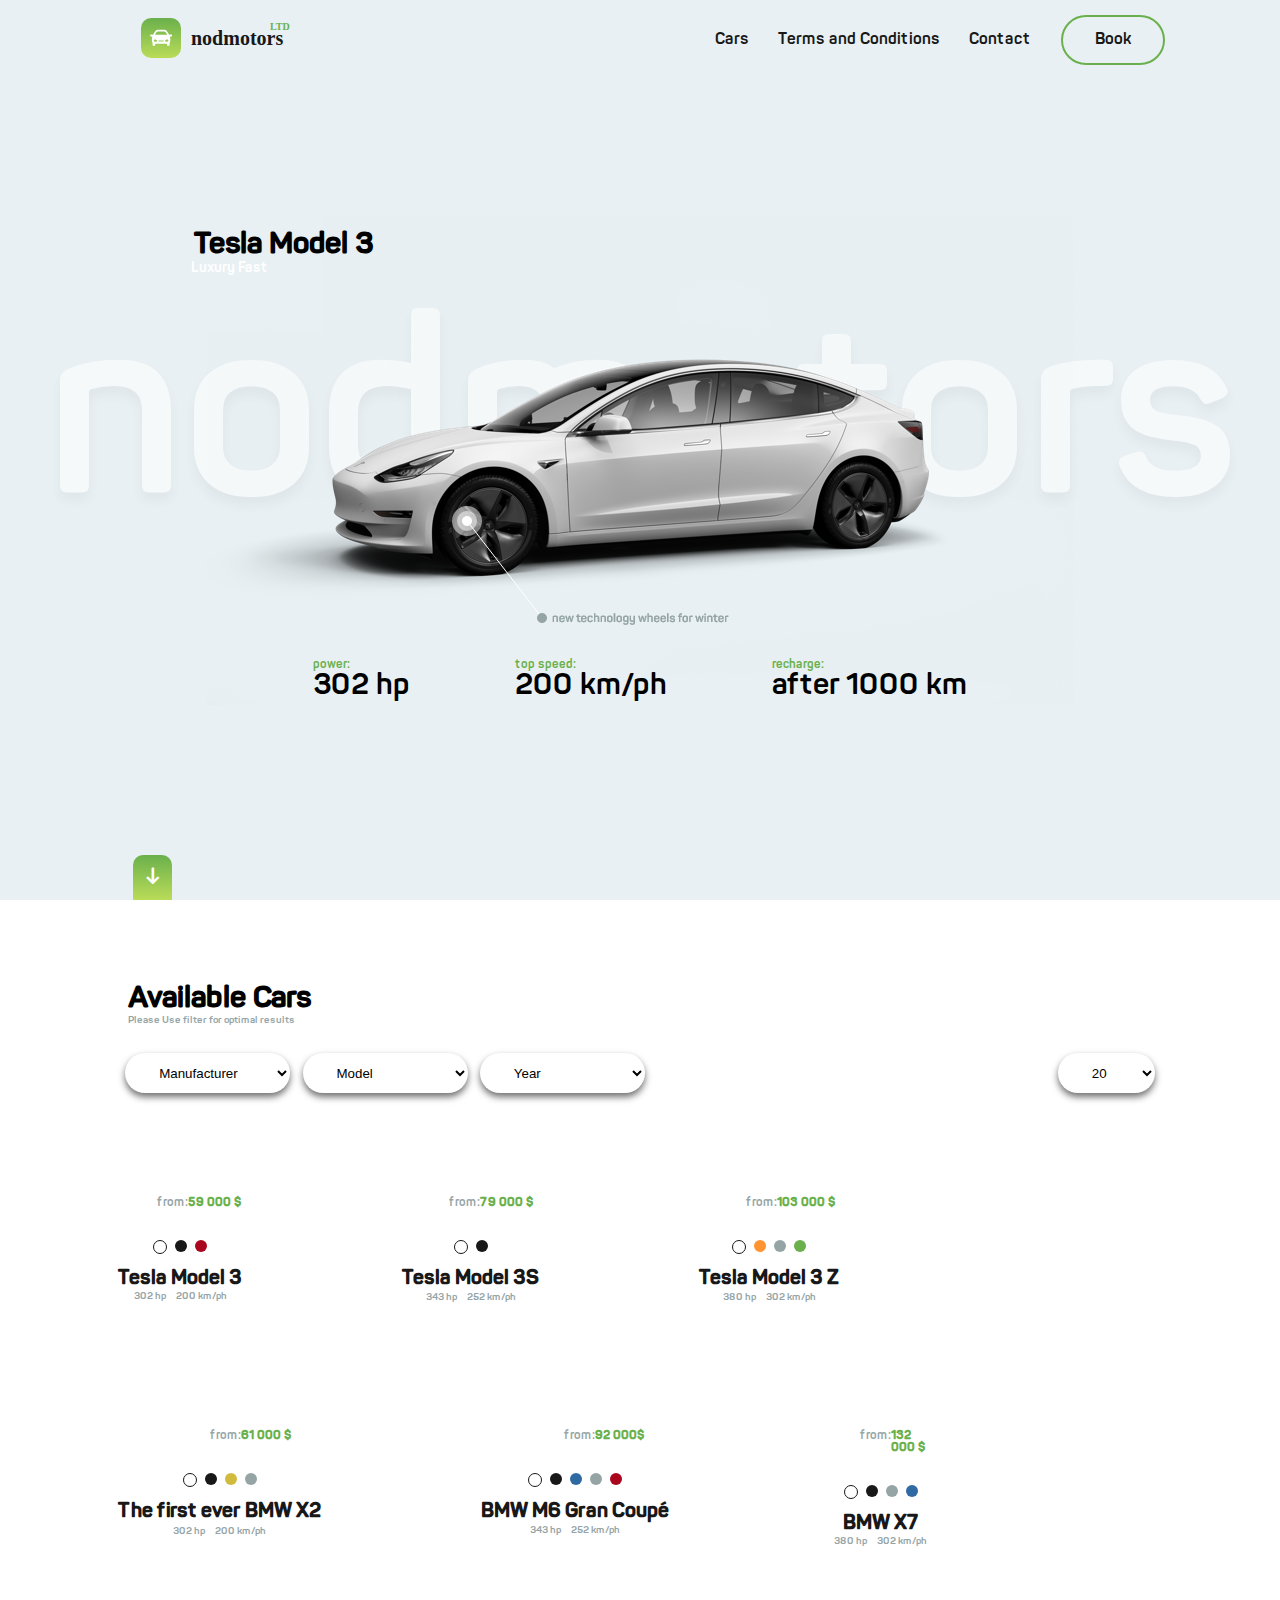
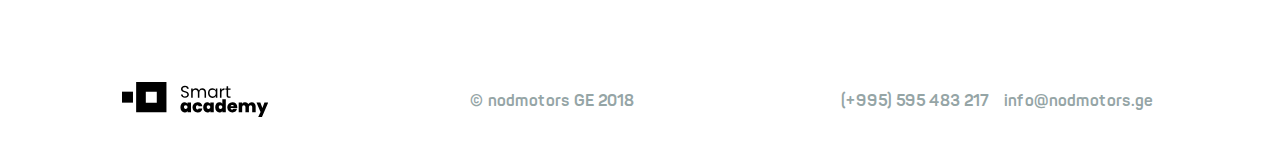
==== commit 0ae71d9a: "lazy images js update" ====
--- a/index.html
+++ b/index.html
@@ -113,10 +113,8 @@
 		  <a id="checksend" class="send disable">send</a>
 		  <div id="check" class="check">
 			<div class="last-check">
-			  <img
-				src="./assets/images/Check.png"
-				alt="check icon"
-				title="check icon"
+			  <img class="lazy"				data-src="./assets/images/Check.png"
+				
 			  />
 			  <h2 class="ty">Thank you!</h2>
 			  <p>Your message has been sent successfully.</p>
@@ -149,7 +147,7 @@
 		<h1 class="">Tesla Model 3</h1>
 		<p>Luxury Fast</p>
 		<div class="main_pic">
-		  <img src="media/Group 152.png" alt="mainPic" title="mainPic" />
+		  <img class="lazy" data-src="media/Group 152.png"/>
 		</div>
 		<ul class="specs">
 		  <li class="list">
@@ -219,7 +217,7 @@
 			<h3>59 000 $</h3>
 		  </div>
 		  <a href="./assets/Page2.html"
-			><img class="bigimg" src="media/1.png" alt=""
+			><img class="bigimg lazy" data-src="media/1.png" alt=""
 		  /></a>
 		  <span class="colors">
 			<span class="white"></span>
@@ -241,7 +239,7 @@
 			<h3>79 000 $</h3>
 		  </div>
 		  <a href="./assets/Page2.html"
-			><img class="bigimg" src="media/2.png" alt=""
+			><img class="bigimg lazy" data-src="media/2.png" alt=""
 		  /></a>
 		  <span class="colors">
 			<span class="white"></span>
@@ -262,7 +260,7 @@
 			<h3>103 000 $</h3>
 		  </div>
 		  <a href="./assets/Page2.html"
-			><img class="bigimg" src="media/3.png" alt=""
+			><img class="bigimg lazy" data-src="media/3.png" alt=""
 		  /></a>
 		  <span class="colors">
 			<span class="white"></span>
@@ -285,7 +283,7 @@
 			<h3>61 000 $</h3>
 		  </div>
 		  <a href="./assets/Page2.html"
-			><img class="bigimg" src="media/4.png" alt=""
+			><img class="bigimg lazy" data-src="media/4.png" alt=""
 		  /></a>
 		  <span class="colors">
 			<span class="white"></span>
@@ -308,7 +306,7 @@
 			<h3>92 000$</h3>
 		  </div>
 		  <a href="./assets/Page2.html"
-			><img class="bigimg" src="media/5.png" alt=""
+			><img class="bigimg lazy" data-src="media/5.png" alt=""
 		  /></a>
 		  <span class="colors">
 			<span class="white"></span>
@@ -332,7 +330,7 @@
 			<h3>132 000 $</h3>
 		  </div>
 		  <a href="./assets/Page2.html"
-			><img class="bigimg" src="media/6.png" alt=""
+			><img class="bigimg lazy" data-src="media/6.png" alt=""
 		  /></a>
 		  <span class="colors">
 			<span class="white"></span>
@@ -469,6 +467,7 @@
 	</footer>
 
 	<script src="./assets/js/script.js"></script>
+	<script src="./assets/js/lazy.js"></script>
 	<script src="./assets/js/burgermenu.js"></script>
   </body>
 </html>
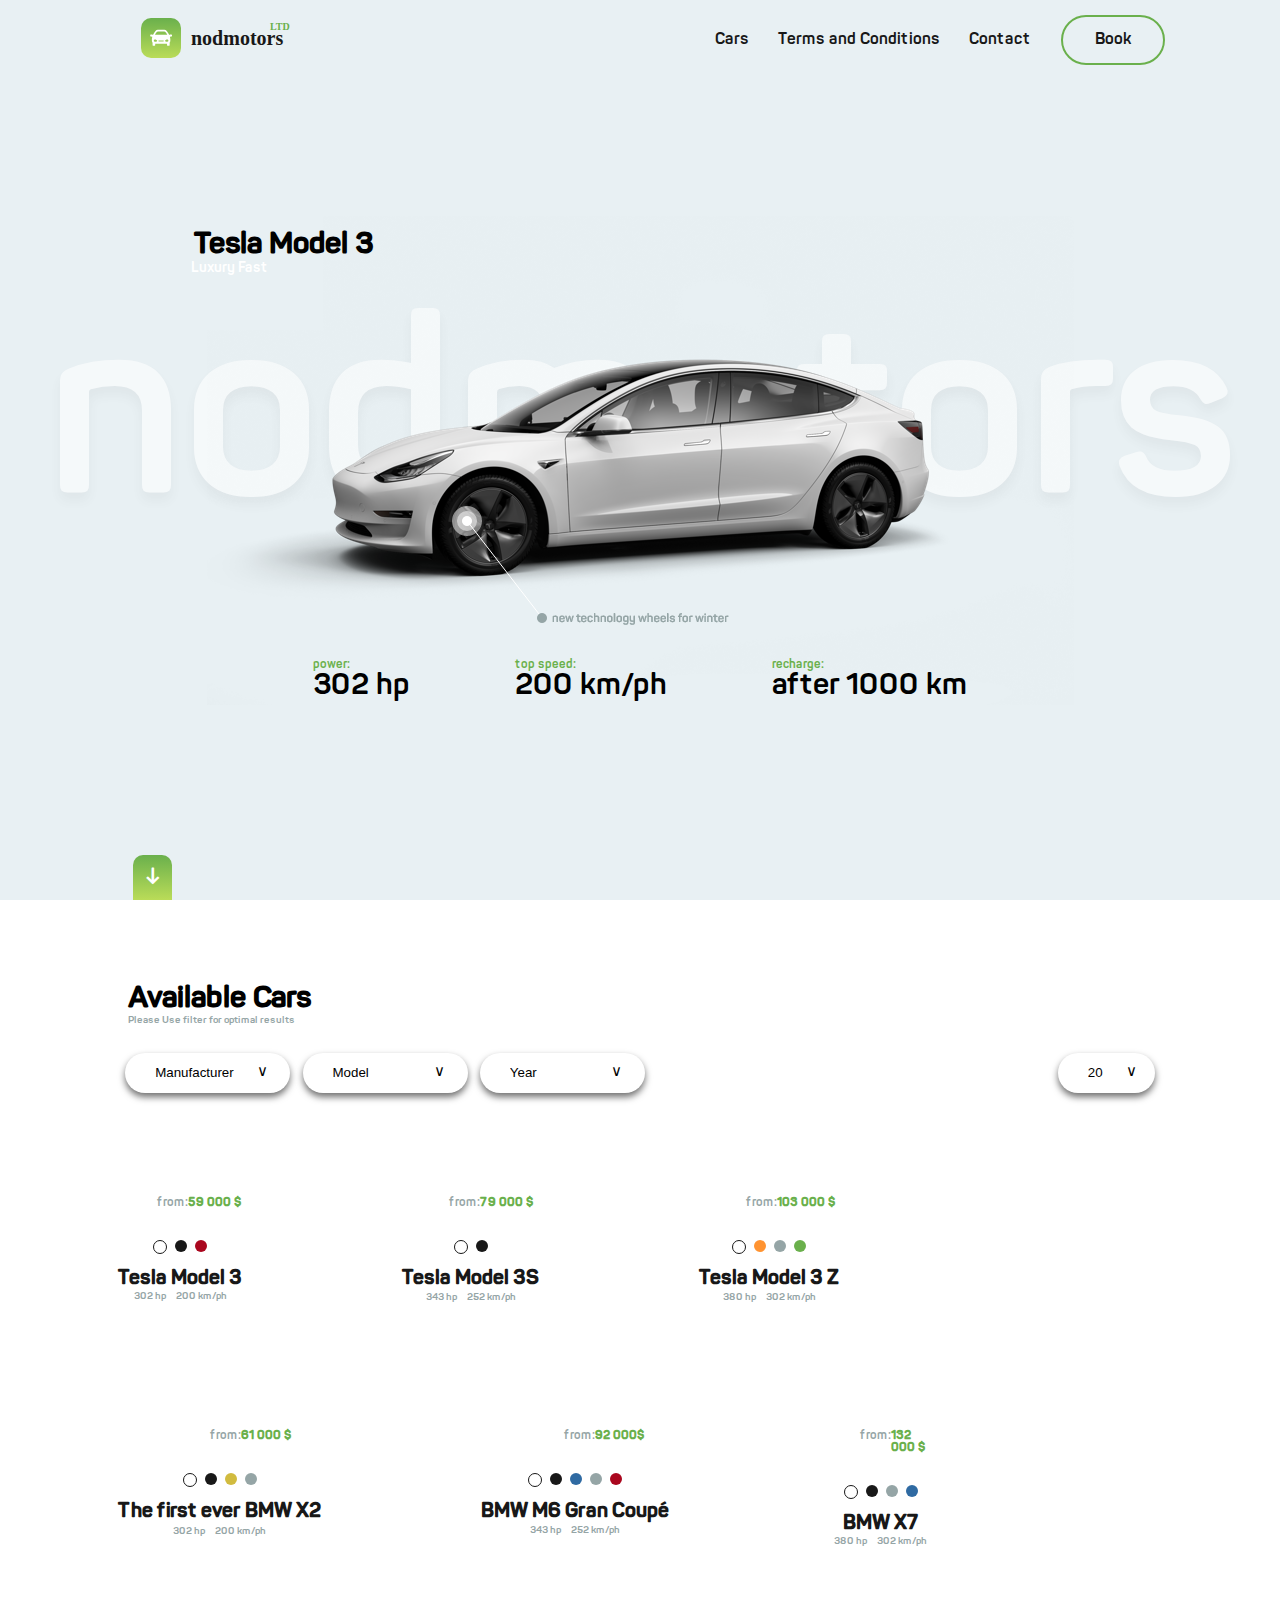
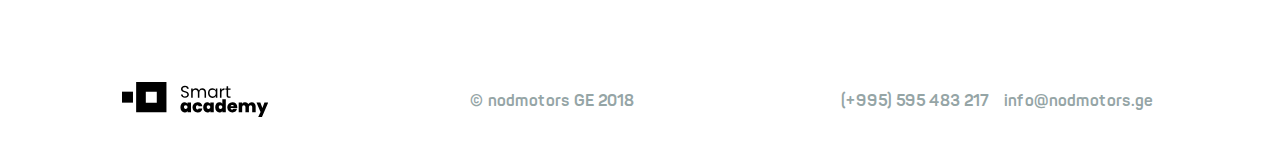
==== commit 5948b094: "Arrow style" ====
--- a/index.html
+++ b/index.html
@@ -171,16 +171,16 @@
 	  <p class="h4-p">Please Use filter for optimal results</p>
 	  <form action="#!" method="post" class="filter">
 		<div class="first-filter">
-		  <div class="Second-filter">
+		  <div class="Second-filter select">
 			<select class="dropdown" name="manufacturer">
-			  <option value="Manufacturer" selected="">Manufacturer</option>
+			  <option value="Manufacturer" selected disabled="">Manufacturer</option>
 			  <option value="Tesla">Tesla</option>
 			  <option value="BMW">BMW</option>
 			</select>
 		  </div>
-		  <div class="Second-filter">
+		  <div class="Second-filter select">
 			<select class="dropdown" name="model">
-			  <option value="Model" selected="">Model</option>
+			  <option value="Model" selected disabled="">Model</option>
 			  <option value="Model3">Model 3</option>
 			  <option value="model3s">Model 3S</option>
 			  <option value="model3z">Model 3Z</option>
@@ -189,9 +189,9 @@
 			  <option value="X7">X7</option>
 			</select>
 		  </div>
-		  <div class="Second-filter">
+		  <div class="Second-filter select">
 			<select class="dropdown" name="year">
-			  <option value="Year" selected="">Year</option>
+			  <option value="Year" selected disabled="">Year</option>
 			  <option value="2019">2019</option>
 			  <option value="2018">2018</option>
 			  <option value="2017">2017</option>
@@ -202,7 +202,7 @@
 			</select>
 		  </div>
 		</div>
-		<div class="Second-filter add">
+		<div class="Second-filter add ">
 		  <select class="dropdown" name="many">
 			<option value="20" selected="">20</option>
 			<option value="40">40</option>
--- a/assets/css/style.css
+++ b/assets/css/style.css
@@ -269,15 +269,54 @@
   box-shadow: none;
 }
 /* dropdown arrow */
-/* .dropdown { 
-    -webkit-appearance: none;
-    -moz-appearance: window;
-    padding: 2px 50px 2px 2px;
-    border: 1px solid red;
-    background-image: url("");
-   background-repeat: no-repeat;
-   background-position: right center;  
-  } */
+select {
+  -webkit-appearance: none;
+  -moz-appearance: none;
+  -ms-appearance: none;
+  appearance: none;
+  outline: 0;
+  box-shadow: none;
+  border: 0 !important;
+  background-image: none;
+}
+select {
+  flex: 1;
+  padding: 0 .5em;
+  cursor: pointer;
+}
+/* Arrow */
+.select::after {
+  content: "\2228";
+  font-size: 15px;
+  position: absolute;
+  top: 9px;
+  right: 0;
+  padding: 0 1em;
+  cursor: pointer;
+  pointer-events: none;
+  -webkit-transition: .25s all ease;
+  -o-transition: .25s all ease;
+  transition: .25s all ease;
+}
+/* Transition */
+.select:hover::after {
+  color: #fff;
+}
+.Second-filter.add::after{
+  content: "\2228";
+  font-size: 15px;
+  position: absolute;
+  top: 9px;
+  right: 70px;
+  padding: 0 1em;
+  cursor: pointer;
+  pointer-events: none;
+  -webkit-transition: .25s all ease;
+  -o-transition: .25s all ease;
+  transition: .25s all ease;
+
+}
+
 
 .specs {
   display: flex;
@@ -371,7 +410,11 @@
   width: 59%;
 }
 div select:hover {
+  color: #fff;
   background-image: linear-gradient(#6ab04c, #badc58);
+}
+select option{
+  color: #181818
 }
 
 .show {
@@ -723,6 +766,15 @@
     width: 532px;
     margin: 10px 0
   }
+  /* Arrow */
+.select::after {
+  top: 18px;
+}
+
+.Second-filter.add::after{
+  top: 18px;
+  right: 5px;
+}
   .specs {
     display: flex;
     justify-content: space-around;
@@ -794,7 +846,7 @@
         width: 300px;
         margin-bottom: 20px;
     }
-    }
+}
     @media only screen and (min-width: 0px) and (max-width: 320px) {
 .main_pic img {
     width: 300px;
